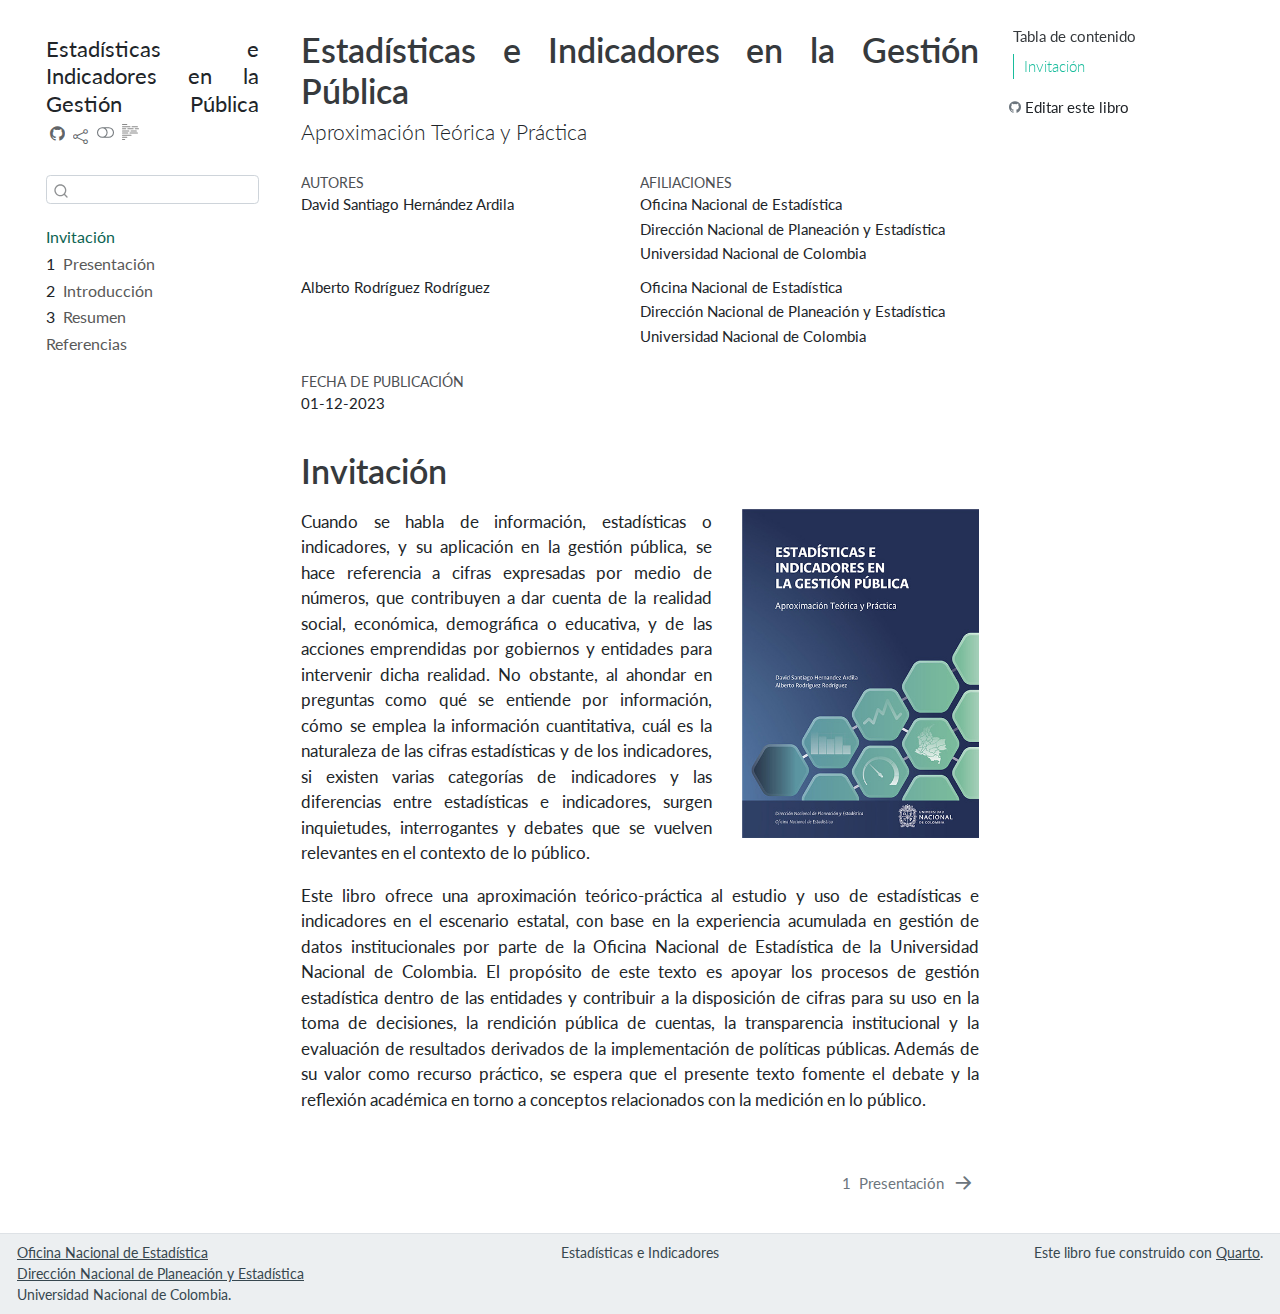
==== docs/index.html @ 3b83135b "carga código google" ====
<!DOCTYPE html>
<html xmlns="http://www.w3.org/1999/xhtml" lang="en" xml:lang="en"><head>

<meta charset="utf-8">
<meta name="generator" content="quarto-1.3.450">

<meta name="viewport" content="width=device-width, initial-scale=1.0, user-scalable=yes">

<meta name="author" content="David Santiago Hernández Ardila">
<meta name="author" content="Alberto Rodríguez Rodríguez">

<title>Estadísticas e Indicadores en la Gestión Pública</title>
<style>
code{white-space: pre-wrap;}
span.smallcaps{font-variant: small-caps;}
div.columns{display: flex; gap: min(4vw, 1.5em);}
div.column{flex: auto; overflow-x: auto;}
div.hanging-indent{margin-left: 1.5em; text-indent: -1.5em;}
ul.task-list{list-style: none;}
ul.task-list li input[type="checkbox"] {
  width: 0.8em;
  margin: 0 0.8em 0.2em -1em; /* quarto-specific, see https://github.com/quarto-dev/quarto-cli/issues/4556 */ 
  vertical-align: middle;
}
</style>


<script src="site_libs/quarto-nav/quarto-nav.js"></script>
<script src="site_libs/quarto-nav/headroom.min.js"></script>
<script src="site_libs/clipboard/clipboard.min.js"></script>
<script src="site_libs/quarto-search/autocomplete.umd.js"></script>
<script src="site_libs/quarto-search/fuse.min.js"></script>
<script src="site_libs/quarto-search/quarto-search.js"></script>
<meta name="quarto:offset" content="./">
<link href="./present.html" rel="next">
<script src="site_libs/quarto-html/quarto.js"></script>
<script src="site_libs/quarto-html/popper.min.js"></script>
<script src="site_libs/quarto-html/tippy.umd.min.js"></script>
<script src="site_libs/quarto-html/anchor.min.js"></script>
<link href="site_libs/quarto-html/tippy.css" rel="stylesheet">
<link href="site_libs/quarto-html/quarto-syntax-highlighting.css" rel="stylesheet" class="quarto-color-scheme" id="quarto-text-highlighting-styles">
<link href="site_libs/quarto-html/quarto-syntax-highlighting-dark.css" rel="prefetch" class="quarto-color-scheme quarto-color-alternate" id="quarto-text-highlighting-styles">
<script src="site_libs/bootstrap/bootstrap.min.js"></script>
<link href="site_libs/bootstrap/bootstrap-icons.css" rel="stylesheet">
<link href="site_libs/bootstrap/bootstrap.min.css" rel="stylesheet" class="quarto-color-scheme" id="quarto-bootstrap" data-mode="light">
<link href="site_libs/bootstrap/bootstrap-dark.min.css" rel="prefetch" class="quarto-color-scheme quarto-color-alternate" id="quarto-bootstrap" data-mode="dark">
<script id="quarto-search-options" type="application/json">{
  "location": "sidebar",
  "copy-button": false,
  "collapse-after": 3,
  "panel-placement": "start",
  "type": "textbox",
  "limit": 20,
  "language": {
    "search-no-results-text": "No results",
    "search-matching-documents-text": "matching documents",
    "search-copy-link-title": "Copy link to search",
    "search-hide-matches-text": "Hide additional matches",
    "search-more-match-text": "more match in this document",
    "search-more-matches-text": "more matches in this document",
    "search-clear-button-title": "Clear",
    "search-detached-cancel-button-title": "Cancel",
    "search-submit-button-title": "Submit",
    "search-label": "Search"
  }
}</script>
<script async="" src="https://www.googletagmanager.com/gtag/js?id=G-GX6R5Z755F"></script>

<script type="text/javascript">

window.dataLayer = window.dataLayer || [];
function gtag(){dataLayer.push(arguments);}
gtag('js', new Date());
gtag('config', 'G-GX6R5Z755F', { 'anonymize_ip': true});
</script>


<link rel="stylesheet" href="style.css">
</head>

<body class="nav-sidebar floating">

<div id="quarto-search-results"></div>
  <header id="quarto-header" class="headroom fixed-top">
  <nav class="quarto-secondary-nav">
    <div class="container-fluid d-flex">
      <button type="button" class="quarto-btn-toggle btn" data-bs-toggle="collapse" data-bs-target="#quarto-sidebar,#quarto-sidebar-glass" aria-controls="quarto-sidebar" aria-expanded="false" aria-label="Toggle sidebar navigation" onclick="if (window.quartoToggleHeadroom) { window.quartoToggleHeadroom(); }">
        <i class="bi bi-layout-text-sidebar-reverse"></i>
      </button>
      <nav class="quarto-page-breadcrumbs" aria-label="breadcrumb"><ol class="breadcrumb"><li class="breadcrumb-item"><a href="./index.html">Invitación</a></li></ol></nav>
      <a class="flex-grow-1" role="button" data-bs-toggle="collapse" data-bs-target="#quarto-sidebar,#quarto-sidebar-glass" aria-controls="quarto-sidebar" aria-expanded="false" aria-label="Toggle sidebar navigation" onclick="if (window.quartoToggleHeadroom) { window.quartoToggleHeadroom(); }">      
      </a>
      <button type="button" class="btn quarto-search-button" aria-label="" onclick="window.quartoOpenSearch();">
        <i class="bi bi-search"></i>
      </button>
    </div>
  </nav>
</header>
<!-- content -->
<div id="quarto-content" class="quarto-container page-columns page-rows-contents page-layout-article">
<!-- sidebar -->
  <nav id="quarto-sidebar" class="sidebar collapse collapse-horizontal sidebar-navigation floating overflow-auto">
    <div class="pt-lg-2 mt-2 text-left sidebar-header">
    <div class="sidebar-title mb-0 py-0">
      <a href="./">Estadísticas e Indicadores en la Gestión Pública</a> 
        <div class="sidebar-tools-main tools-wide">
    <a href="https://github.com/estadisticaun/L_Conceptual1" rel="" title="Source Code" class="quarto-navigation-tool px-1" aria-label="Source Code"><i class="bi bi-github"></i></a>
    <div class="dropdown">
      <a href="" title="Share" id="quarto-navigation-tool-dropdown-0" class="quarto-navigation-tool dropdown-toggle px-1" data-bs-toggle="dropdown" aria-expanded="false" aria-label="Share"><i class="bi bi-share"></i></a>
      <ul class="dropdown-menu" aria-labelledby="quarto-navigation-tool-dropdown-0">
          <li>
            <a class="dropdown-item sidebar-tools-main-item" href="https://twitter.com/intent/tweet?url=|url|">
              <i class="bi bi-bi-twitter pe-1"></i>
            Twitter
            </a>
          </li>
          <li>
            <a class="dropdown-item sidebar-tools-main-item" href="https://www.facebook.com/sharer/sharer.php?u=|url|">
              <i class="bi bi-bi-facebook pe-1"></i>
            Facebook
            </a>
          </li>
          <li>
            <a class="dropdown-item sidebar-tools-main-item" href="https://www.linkedin.com/sharing/share-offsite/?url=|url|">
              <i class="bi bi-bi-linkedin pe-1"></i>
            LinkedIn
            </a>
          </li>
      </ul>
    </div>
  <a href="" class="quarto-color-scheme-toggle quarto-navigation-tool  px-1" onclick="window.quartoToggleColorScheme(); return false;" title="Toggle dark mode"><i class="bi"></i></a>
  <a href="" class="quarto-reader-toggle quarto-navigation-tool px-1" onclick="window.quartoToggleReader(); return false;" title="Toggle reader mode">
  <div class="quarto-reader-toggle-btn">
  <i class="bi"></i>
  </div>
</a>
</div>
    </div>
      </div>
        <div class="mt-2 flex-shrink-0 align-items-center">
        <div class="sidebar-search">
        <div id="quarto-search" class="" title="Search"></div>
        </div>
        </div>
    <div class="sidebar-menu-container"> 
    <ul class="list-unstyled mt-1">
        <li class="sidebar-item">
  <div class="sidebar-item-container"> 
  <a href="./index.html" class="sidebar-item-text sidebar-link active">
 <span class="menu-text">Invitación</span></a>
  </div>
</li>
        <li class="sidebar-item">
  <div class="sidebar-item-container"> 
  <a href="./present.html" class="sidebar-item-text sidebar-link">
 <span class="menu-text"><span class="chapter-number">1</span>&nbsp; <span class="chapter-title">Presentación</span></span></a>
  </div>
</li>
        <li class="sidebar-item">
  <div class="sidebar-item-container"> 
  <a href="./intro.html" class="sidebar-item-text sidebar-link">
 <span class="menu-text"><span class="chapter-number">2</span>&nbsp; <span class="chapter-title">Introducción</span></span></a>
  </div>
</li>
        <li class="sidebar-item">
  <div class="sidebar-item-container"> 
  <a href="./summary.html" class="sidebar-item-text sidebar-link">
 <span class="menu-text"><span class="chapter-number">3</span>&nbsp; <span class="chapter-title">Resumen</span></span></a>
  </div>
</li>
        <li class="sidebar-item">
  <div class="sidebar-item-container"> 
  <a href="./references.html" class="sidebar-item-text sidebar-link">
 <span class="menu-text">Referencias</span></a>
  </div>
</li>
    </ul>
    </div>
</nav>
<div id="quarto-sidebar-glass" data-bs-toggle="collapse" data-bs-target="#quarto-sidebar,#quarto-sidebar-glass"></div>
<!-- margin-sidebar -->
    <div id="quarto-margin-sidebar" class="sidebar margin-sidebar">
        <nav id="TOC" role="doc-toc" class="toc-active">
    <h2 id="toc-title">Tabla de contenido</h2>
   
  <ul>
  <li><a href="#invitación" id="toc-invitación" class="nav-link active" data-scroll-target="#invitación">Invitación</a></li>
  </ul>
<div class="toc-actions"><div><i class="bi bi-github"></i></div><div class="action-links"><p><a href="https://github.com/estadisticaun/L_Conceptual1/edit/master/index.qmd" class="toc-action">Editar este libro</a></p></div></div></nav>
    </div>
<!-- main -->
<main class="content" id="quarto-document-content">

<header id="title-block-header" class="quarto-title-block default">
<div class="quarto-title">
<h1 class="title">Estadísticas e Indicadores en la Gestión Pública</h1>
<p class="subtitle lead">Aproximación Teórica y Práctica</p>
</div>


<div class="quarto-title-meta-author">
  <div class="quarto-title-meta-heading">Autores</div>
  <div class="quarto-title-meta-heading">Afiliaciones</div>
  
    <div class="quarto-title-meta-contents">
    <p class="author">David Santiago Hernández Ardila </p>
  </div>
    <div class="quarto-title-meta-contents">
        <p class="affiliation">
            Oficina Nacional de Estadística
          </p>
        <p class="affiliation">
            Dirección Nacional de Planeación y Estadística
          </p>
        <p class="affiliation">
            Universidad Nacional de Colombia
          </p>
      </div>
      <div class="quarto-title-meta-contents">
    <p class="author">Alberto Rodríguez Rodríguez </p>
  </div>
    <div class="quarto-title-meta-contents">
        <p class="affiliation">
            Oficina Nacional de Estadística
          </p>
        <p class="affiliation">
            Dirección Nacional de Planeación y Estadística
          </p>
        <p class="affiliation">
            Universidad Nacional de Colombia
          </p>
      </div>
    </div>

<div class="quarto-title-meta">

      
    <div>
    <div class="quarto-title-meta-heading">Fecha de publicación</div>
    <div class="quarto-title-meta-contents">
      <p class="date">01-12-2023</p>
    </div>
  </div>
  
    
  </div>
  

</header>


<section id="invitación" class="level1 unnumbered">
<h1 class="unnumbered">Invitación</h1><p><img src="Imagenes/portada.jpg" title="Estadísticas e Indicadores en la Gestión Pública" class="quarto-cover-image img-fluid"></p>
<p>Cuando se habla de información, estadísticas o indicadores, y su aplicación en la gestión pública, se hace referencia a cifras expresadas por medio de números, que contribuyen a dar cuenta de la realidad social, económica, demográfica o educativa, y de las acciones emprendidas por gobiernos y entidades para intervenir dicha realidad. No obstante, al ahondar en preguntas como qué se entiende por información, cómo se emplea la información cuantitativa, cuál es la naturaleza de las cifras estadísticas y de los indicadores, si existen varias categorías de indicadores y las diferencias entre estadísticas e indicadores, surgen inquietudes, interrogantes y debates que se vuelven relevantes en el contexto de lo público.</p>
<p>Este libro ofrece una aproximación teórico-práctica al estudio y uso de estadísticas e indicadores en el escenario estatal, con base en la experiencia acumulada en gestión de datos institucionales por parte de la Oficina Nacional de Estadística de la Universidad Nacional de Colombia. El propósito de este texto es apoyar los procesos de gestión estadística dentro de las entidades y contribuir a la disposición de cifras para su uso en la toma de decisiones, la rendición pública de cuentas, la transparencia institucional y la evaluación de resultados derivados de la implementación de políticas públicas. Además de su valor como recurso práctico, se espera que el presente texto fomente el debate y la reflexión académica en torno a conceptos relacionados con la medición en lo público.</p>


</section>

</main> <!-- /main -->
<script id="quarto-html-after-body" type="application/javascript">
window.document.addEventListener("DOMContentLoaded", function (event) {
  const toggleBodyColorMode = (bsSheetEl) => {
    const mode = bsSheetEl.getAttribute("data-mode");
    const bodyEl = window.document.querySelector("body");
    if (mode === "dark") {
      bodyEl.classList.add("quarto-dark");
      bodyEl.classList.remove("quarto-light");
    } else {
      bodyEl.classList.add("quarto-light");
      bodyEl.classList.remove("quarto-dark");
    }
  }
  const toggleBodyColorPrimary = () => {
    const bsSheetEl = window.document.querySelector("link#quarto-bootstrap");
    if (bsSheetEl) {
      toggleBodyColorMode(bsSheetEl);
    }
  }
  toggleBodyColorPrimary();  
  const disableStylesheet = (stylesheets) => {
    for (let i=0; i < stylesheets.length; i++) {
      const stylesheet = stylesheets[i];
      stylesheet.rel = 'prefetch';
    }
  }
  const enableStylesheet = (stylesheets) => {
    for (let i=0; i < stylesheets.length; i++) {
      const stylesheet = stylesheets[i];
      stylesheet.rel = 'stylesheet';
    }
  }
  const manageTransitions = (selector, allowTransitions) => {
    const els = window.document.querySelectorAll(selector);
    for (let i=0; i < els.length; i++) {
      const el = els[i];
      if (allowTransitions) {
        el.classList.remove('notransition');
      } else {
        el.classList.add('notransition');
      }
    }
  }
  const toggleColorMode = (alternate) => {
    // Switch the stylesheets
    const alternateStylesheets = window.document.querySelectorAll('link.quarto-color-scheme.quarto-color-alternate');
    manageTransitions('#quarto-margin-sidebar .nav-link', false);
    if (alternate) {
      enableStylesheet(alternateStylesheets);
      for (const sheetNode of alternateStylesheets) {
        if (sheetNode.id === "quarto-bootstrap") {
          toggleBodyColorMode(sheetNode);
        }
      }
    } else {
      disableStylesheet(alternateStylesheets);
      toggleBodyColorPrimary();
    }
    manageTransitions('#quarto-margin-sidebar .nav-link', true);
    // Switch the toggles
    const toggles = window.document.querySelectorAll('.quarto-color-scheme-toggle');
    for (let i=0; i < toggles.length; i++) {
      const toggle = toggles[i];
      if (toggle) {
        if (alternate) {
          toggle.classList.add("alternate");     
        } else {
          toggle.classList.remove("alternate");
        }
      }
    }
    // Hack to workaround the fact that safari doesn't
    // properly recolor the scrollbar when toggling (#1455)
    if (navigator.userAgent.indexOf('Safari') > 0 && navigator.userAgent.indexOf('Chrome') == -1) {
      manageTransitions("body", false);
      window.scrollTo(0, 1);
      setTimeout(() => {
        window.scrollTo(0, 0);
        manageTransitions("body", true);
      }, 40);  
    }
  }
  const isFileUrl = () => { 
    return window.location.protocol === 'file:';
  }
  const hasAlternateSentinel = () => {  
    let styleSentinel = getColorSchemeSentinel();
    if (styleSentinel !== null) {
      return styleSentinel === "alternate";
    } else {
      return false;
    }
  }
  const setStyleSentinel = (alternate) => {
    const value = alternate ? "alternate" : "default";
    if (!isFileUrl()) {
      window.localStorage.setItem("quarto-color-scheme", value);
    } else {
      localAlternateSentinel = value;
    }
  }
  const getColorSchemeSentinel = () => {
    if (!isFileUrl()) {
      const storageValue = window.localStorage.getItem("quarto-color-scheme");
      return storageValue != null ? storageValue : localAlternateSentinel;
    } else {
      return localAlternateSentinel;
    }
  }
  let localAlternateSentinel = 'default';
  // Dark / light mode switch
  window.quartoToggleColorScheme = () => {
    // Read the current dark / light value 
    let toAlternate = !hasAlternateSentinel();
    toggleColorMode(toAlternate);
    setStyleSentinel(toAlternate);
  };
  // Ensure there is a toggle, if there isn't float one in the top right
  if (window.document.querySelector('.quarto-color-scheme-toggle') === null) {
    const a = window.document.createElement('a');
    a.classList.add('top-right');
    a.classList.add('quarto-color-scheme-toggle');
    a.href = "";
    a.onclick = function() { try { window.quartoToggleColorScheme(); } catch {} return false; };
    const i = window.document.createElement("i");
    i.classList.add('bi');
    a.appendChild(i);
    window.document.body.appendChild(a);
  }
  // Switch to dark mode if need be
  if (hasAlternateSentinel()) {
    toggleColorMode(true);
  } else {
    toggleColorMode(false);
  }
  const icon = "";
  const anchorJS = new window.AnchorJS();
  anchorJS.options = {
    placement: 'right',
    icon: icon
  };
  anchorJS.add('.anchored');
  const isCodeAnnotation = (el) => {
    for (const clz of el.classList) {
      if (clz.startsWith('code-annotation-')) {                     
        return true;
      }
    }
    return false;
  }
  const clipboard = new window.ClipboardJS('.code-copy-button', {
    text: function(trigger) {
      const codeEl = trigger.previousElementSibling.cloneNode(true);
      for (const childEl of codeEl.children) {
        if (isCodeAnnotation(childEl)) {
          childEl.remove();
        }
      }
      return codeEl.innerText;
    }
  });
  clipboard.on('success', function(e) {
    // button target
    const button = e.trigger;
    // don't keep focus
    button.blur();
    // flash "checked"
    button.classList.add('code-copy-button-checked');
    var currentTitle = button.getAttribute("title");
    button.setAttribute("title", "Copied!");
    let tooltip;
    if (window.bootstrap) {
      button.setAttribute("data-bs-toggle", "tooltip");
      button.setAttribute("data-bs-placement", "left");
      button.setAttribute("data-bs-title", "Copied!");
      tooltip = new bootstrap.Tooltip(button, 
        { trigger: "manual", 
          customClass: "code-copy-button-tooltip",
          offset: [0, -8]});
      tooltip.show();    
    }
    setTimeout(function() {
      if (tooltip) {
        tooltip.hide();
        button.removeAttribute("data-bs-title");
        button.removeAttribute("data-bs-toggle");
        button.removeAttribute("data-bs-placement");
      }
      button.setAttribute("title", currentTitle);
      button.classList.remove('code-copy-button-checked');
    }, 1000);
    // clear code selection
    e.clearSelection();
  });
  function tippyHover(el, contentFn) {
    const config = {
      allowHTML: true,
      content: contentFn,
      maxWidth: 500,
      delay: 100,
      arrow: false,
      appendTo: function(el) {
          return el.parentElement;
      },
      interactive: true,
      interactiveBorder: 10,
      theme: 'quarto',
      placement: 'bottom-start'
    };
    window.tippy(el, config); 
  }
  const noterefs = window.document.querySelectorAll('a[role="doc-noteref"]');
  for (var i=0; i<noterefs.length; i++) {
    const ref = noterefs[i];
    tippyHover(ref, function() {
      // use id or data attribute instead here
      let href = ref.getAttribute('data-footnote-href') || ref.getAttribute('href');
      try { href = new URL(href).hash; } catch {}
      const id = href.replace(/^#\/?/, "");
      const note = window.document.getElementById(id);
      return note.innerHTML;
    });
  }
      let selectedAnnoteEl;
      const selectorForAnnotation = ( cell, annotation) => {
        let cellAttr = 'data-code-cell="' + cell + '"';
        let lineAttr = 'data-code-annotation="' +  annotation + '"';
        const selector = 'span[' + cellAttr + '][' + lineAttr + ']';
        return selector;
      }
      const selectCodeLines = (annoteEl) => {
        const doc = window.document;
        const targetCell = annoteEl.getAttribute("data-target-cell");
        const targetAnnotation = annoteEl.getAttribute("data-target-annotation");
        const annoteSpan = window.document.querySelector(selectorForAnnotation(targetCell, targetAnnotation));
        const lines = annoteSpan.getAttribute("data-code-lines").split(",");
        const lineIds = lines.map((line) => {
          return targetCell + "-" + line;
        })
        let top = null;
        let height = null;
        let parent = null;
        if (lineIds.length > 0) {
            //compute the position of the single el (top and bottom and make a div)
            const el = window.document.getElementById(lineIds[0]);
            top = el.offsetTop;
            height = el.offsetHeight;
            parent = el.parentElement.parentElement;
          if (lineIds.length > 1) {
            const lastEl = window.document.getElementById(lineIds[lineIds.length - 1]);
            const bottom = lastEl.offsetTop + lastEl.offsetHeight;
            height = bottom - top;
          }
          if (top !== null && height !== null && parent !== null) {
            // cook up a div (if necessary) and position it 
            let div = window.document.getElementById("code-annotation-line-highlight");
            if (div === null) {
              div = window.document.createElement("div");
              div.setAttribute("id", "code-annotation-line-highlight");
              div.style.position = 'absolute';
              parent.appendChild(div);
            }
            div.style.top = top - 2 + "px";
            div.style.height = height + 4 + "px";
            let gutterDiv = window.document.getElementById("code-annotation-line-highlight-gutter");
            if (gutterDiv === null) {
              gutterDiv = window.document.createElement("div");
              gutterDiv.setAttribute("id", "code-annotation-line-highlight-gutter");
              gutterDiv.style.position = 'absolute';
              const codeCell = window.document.getElementById(targetCell);
              const gutter = codeCell.querySelector('.code-annotation-gutter');
              gutter.appendChild(gutterDiv);
            }
            gutterDiv.style.top = top - 2 + "px";
            gutterDiv.style.height = height + 4 + "px";
          }
          selectedAnnoteEl = annoteEl;
        }
      };
      const unselectCodeLines = () => {
        const elementsIds = ["code-annotation-line-highlight", "code-annotation-line-highlight-gutter"];
        elementsIds.forEach((elId) => {
          const div = window.document.getElementById(elId);
          if (div) {
            div.remove();
          }
        });
        selectedAnnoteEl = undefined;
      };
      // Attach click handler to the DT
      const annoteDls = window.document.querySelectorAll('dt[data-target-cell]');
      for (const annoteDlNode of annoteDls) {
        annoteDlNode.addEventListener('click', (event) => {
          const clickedEl = event.target;
          if (clickedEl !== selectedAnnoteEl) {
            unselectCodeLines();
            const activeEl = window.document.querySelector('dt[data-target-cell].code-annotation-active');
            if (activeEl) {
              activeEl.classList.remove('code-annotation-active');
            }
            selectCodeLines(clickedEl);
            clickedEl.classList.add('code-annotation-active');
          } else {
            // Unselect the line
            unselectCodeLines();
            clickedEl.classList.remove('code-annotation-active');
          }
        });
      }
  const findCites = (el) => {
    const parentEl = el.parentElement;
    if (parentEl) {
      const cites = parentEl.dataset.cites;
      if (cites) {
        return {
          el,
          cites: cites.split(' ')
        };
      } else {
        return findCites(el.parentElement)
      }
    } else {
      return undefined;
    }
  };
  var bibliorefs = window.document.querySelectorAll('a[role="doc-biblioref"]');
  for (var i=0; i<bibliorefs.length; i++) {
    const ref = bibliorefs[i];
    const citeInfo = findCites(ref);
    if (citeInfo) {
      tippyHover(citeInfo.el, function() {
        var popup = window.document.createElement('div');
        citeInfo.cites.forEach(function(cite) {
          var citeDiv = window.document.createElement('div');
          citeDiv.classList.add('hanging-indent');
          citeDiv.classList.add('csl-entry');
          var biblioDiv = window.document.getElementById('ref-' + cite);
          if (biblioDiv) {
            citeDiv.innerHTML = biblioDiv.innerHTML;
          }
          popup.appendChild(citeDiv);
        });
        return popup.innerHTML;
      });
    }
  }
});
</script>
<nav class="page-navigation">
  <div class="nav-page nav-page-previous">
  </div>
  <div class="nav-page nav-page-next">
      <a href="./present.html" class="pagination-link">
        <span class="nav-page-text"><span class="chapter-number">1</span>&nbsp; <span class="chapter-title">Presentación</span></span> <i class="bi bi-arrow-right-short"></i>
      </a>
  </div>
</nav>
</div> <!-- /content -->
<footer class="footer">
  <div class="nav-footer">
    <div class="nav-footer-left"><a href="https://estadisticas.unal.edu.co/home/">Oficina Nacional de Estadística</a><br><a href="https://planeacion.unal.edu.co/home/">Dirección Nacional de Planeación y Estadística</a><br>Universidad Nacional de Colombia.</div>   
    <div class="nav-footer-center">Estadísticas e Indicadores</div>
    <div class="nav-footer-right">Este libro fue construido con <a href="https://quarto.org/">Quarto</a>.</div>
  </div>
</footer>



</body></html>
---- docs/site_libs/quarto-html/tippy.css ----
.tippy-box[data-animation=fade][data-state=hidden]{opacity:0}[data-tippy-root]{max-width:calc(100vw - 10px)}.tippy-box{position:relative;background-color:#333;color:#fff;border-radius:4px;font-size:14px;line-height:1.4;white-space:normal;outline:0;transition-property:transform,visibility,opacity}.tippy-box[data-placement^=top]>.tippy-arrow{bottom:0}.tippy-box[data-placement^=top]>.tippy-arrow:before{bottom:-7px;left:0;border-width:8px 8px 0;border-top-color:initial;transform-origin:center top}.tippy-box[data-placement^=bottom]>.tippy-arrow{top:0}.tippy-box[data-placement^=bottom]>.tippy-arrow:before{top:-7px;left:0;border-width:0 8px 8px;border-bottom-color:initial;transform-origin:center bottom}.tippy-box[data-placement^=left]>.tippy-arrow{right:0}.tippy-box[data-placement^=left]>.tippy-arrow:before{border-width:8px 0 8px 8px;border-left-color:initial;right:-7px;transform-origin:center left}.tippy-box[data-placement^=right]>.tippy-arrow{left:0}.tippy-box[data-placement^=right]>.tippy-arrow:before{left:-7px;border-width:8px 8px 8px 0;border-right-color:initial;transform-origin:center right}.tippy-box[data-inertia][data-state=visible]{transition-timing-function:cubic-bezier(.54,1.5,.38,1.11)}.tippy-arrow{width:16px;height:16px;color:#333}.tippy-arrow:before{content:"";position:absolute;border-color:transparent;border-style:solid}.tippy-content{position:relative;padding:5px 9px;z-index:1}
---- docs/site_libs/quarto-html/quarto-syntax-highlighting.css ----
/* quarto syntax highlight colors */
:root {
  --quarto-hl-ot-color: #003B4F;
  --quarto-hl-at-color: #657422;
  --quarto-hl-ss-color: #20794D;
  --quarto-hl-an-color: #5E5E5E;
  --quarto-hl-fu-color: #4758AB;
  --quarto-hl-st-color: #20794D;
  --quarto-hl-cf-color: #003B4F;
  --quarto-hl-op-color: #5E5E5E;
  --quarto-hl-er-color: #AD0000;
  --quarto-hl-bn-color: #AD0000;
  --quarto-hl-al-color: #AD0000;
  --quarto-hl-va-color: #111111;
  --quarto-hl-bu-color: inherit;
  --quarto-hl-ex-color: inherit;
  --quarto-hl-pp-color: #AD0000;
  --quarto-hl-in-color: #5E5E5E;
  --quarto-hl-vs-color: #20794D;
  --quarto-hl-wa-color: #5E5E5E;
  --quarto-hl-do-color: #5E5E5E;
  --quarto-hl-im-color: #00769E;
  --quarto-hl-ch-color: #20794D;
  --quarto-hl-dt-color: #AD0000;
  --quarto-hl-fl-color: #AD0000;
  --quarto-hl-co-color: #5E5E5E;
  --quarto-hl-cv-color: #5E5E5E;
  --quarto-hl-cn-color: #8f5902;
  --quarto-hl-sc-color: #5E5E5E;
  --quarto-hl-dv-color: #AD0000;
  --quarto-hl-kw-color: #003B4F;
}

/* other quarto variables */
:root {
  --quarto-font-monospace: SFMono-Regular, Menlo, Monaco, Consolas, "Liberation Mono", "Courier New", monospace;
}

pre > code.sourceCode > span {
  color: #003B4F;
}

code span {
  color: #003B4F;
}

code.sourceCode > span {
  color: #003B4F;
}

div.sourceCode,
div.sourceCode pre.sourceCode {
  color: #003B4F;
}

code span.ot {
  color: #003B4F;
  font-style: inherit;
}

code span.at {
  color: #657422;
  font-style: inherit;
}

code span.ss {
  color: #20794D;
  font-style: inherit;
}

code span.an {
  color: #5E5E5E;
  font-style: inherit;
}

code span.fu {
  color: #4758AB;
  font-style: inherit;
}

code span.st {
  color: #20794D;
  font-style: inherit;
}

code span.cf {
  color: #003B4F;
  font-style: inherit;
}

code span.op {
  color: #5E5E5E;
  font-style: inherit;
}

code span.er {
  color: #AD0000;
  font-style: inherit;
}

code span.bn {
  color: #AD0000;
  font-style: inherit;
}

code span.al {
  color: #AD0000;
  font-style: inherit;
}

code span.va {
  color: #111111;
  font-style: inherit;
}

code span.bu {
  font-style: inherit;
}

code span.ex {
  font-style: inherit;
}

code span.pp {
  color: #AD0000;
  font-style: inherit;
}

code span.in {
  color: #5E5E5E;
  font-style: inherit;
}

code span.vs {
  color: #20794D;
  font-style: inherit;
}

code span.wa {
  color: #5E5E5E;
  font-style: italic;
}

code span.do {
  color: #5E5E5E;
  font-style: italic;
}

code span.im {
  color: #00769E;
  font-style: inherit;
}

code span.ch {
  color: #20794D;
  font-style: inherit;
}

code span.dt {
  color: #AD0000;
  font-style: inherit;
}

code span.fl {
  color: #AD0000;
  font-style: inherit;
}

code span.co {
  color: #5E5E5E;
  font-style: inherit;
}

code span.cv {
  color: #5E5E5E;
  font-style: italic;
}

code span.cn {
  color: #8f5902;
  font-style: inherit;
}

code span.sc {
  color: #5E5E5E;
  font-style: inherit;
}

code span.dv {
  color: #AD0000;
  font-style: inherit;
}

code span.kw {
  color: #003B4F;
  font-style: inherit;
}

.prevent-inlining {
  content: "</";
}

/*# sourceMappingURL=debc5d5d77c3f9108843748ff7464032.css.map */
---- docs/site_libs/quarto-html/quarto-syntax-highlighting-dark.css ----
/* quarto syntax highlight colors */
:root {
  --quarto-hl-al-color: #f07178;
  --quarto-hl-an-color: #d4d0ab;
  --quarto-hl-at-color: #00e0e0;
  --quarto-hl-bn-color: #d4d0ab;
  --quarto-hl-bu-color: #abe338;
  --quarto-hl-ch-color: #abe338;
  --quarto-hl-co-color: #f8f8f2;
  --quarto-hl-cv-color: #ffd700;
  --quarto-hl-cn-color: #ffd700;
  --quarto-hl-cf-color: #ffa07a;
  --quarto-hl-dt-color: #ffa07a;
  --quarto-hl-dv-color: #d4d0ab;
  --quarto-hl-do-color: #f8f8f2;
  --quarto-hl-er-color: #f07178;
  --quarto-hl-ex-color: #00e0e0;
  --quarto-hl-fl-color: #d4d0ab;
  --quarto-hl-fu-color: #ffa07a;
  --quarto-hl-im-color: #abe338;
  --quarto-hl-in-color: #d4d0ab;
  --quarto-hl-kw-color: #ffa07a;
  --quarto-hl-op-color: #ffa07a;
  --quarto-hl-ot-color: #00e0e0;
  --quarto-hl-pp-color: #dcc6e0;
  --quarto-hl-re-color: #00e0e0;
  --quarto-hl-sc-color: #abe338;
  --quarto-hl-ss-color: #abe338;
  --quarto-hl-st-color: #abe338;
  --quarto-hl-va-color: #00e0e0;
  --quarto-hl-vs-color: #abe338;
  --quarto-hl-wa-color: #dcc6e0;
}

/* other quarto variables */
:root {
  --quarto-font-monospace: SFMono-Regular, Menlo, Monaco, Consolas, "Liberation Mono", "Courier New", monospace;
}

code span.al {
  background-color: #2a0f15;
  font-weight: bold;
  color: #f07178;
}

code span.an {
  color: #d4d0ab;
}

code span.at {
  color: #00e0e0;
}

code span.bn {
  color: #d4d0ab;
}

code span.bu {
  color: #abe338;
}

code span.ch {
  color: #abe338;
}

code span.co {
  font-style: italic;
  color: #f8f8f2;
}

code span.cv {
  color: #ffd700;
}

code span.cn {
  color: #ffd700;
}

code span.cf {
  font-weight: bold;
  color: #ffa07a;
}

code span.dt {
  color: #ffa07a;
}

code span.dv {
  color: #d4d0ab;
}

code span.do {
  color: #f8f8f2;
}

code span.er {
  color: #f07178;
  text-decoration: underline;
}

code span.ex {
  font-weight: bold;
  color: #00e0e0;
}

code span.fl {
  color: #d4d0ab;
}

code span.fu {
  color: #ffa07a;
}

code span.im {
  color: #abe338;
}

code span.in {
  color: #d4d0ab;
}

code span.kw {
  font-weight: bold;
  color: #ffa07a;
}

pre > code.sourceCode > span {
  color: #f8f8f2;
}

code span {
  color: #f8f8f2;
}

code.sourceCode > span {
  color: #f8f8f2;
}

div.sourceCode,
div.sourceCode pre.sourceCode {
  color: #f8f8f2;
}

code span.op {
  color: #ffa07a;
}

code span.ot {
  color: #00e0e0;
}

code span.pp {
  color: #dcc6e0;
}

code span.re {
  background-color: #f8f8f2;
  color: #00e0e0;
}

code span.sc {
  color: #abe338;
}

code span.ss {
  color: #abe338;
}

code span.st {
  color: #abe338;
}

code span.va {
  color: #00e0e0;
}

code span.vs {
  color: #abe338;
}

code span.wa {
  color: #dcc6e0;
}

.prevent-inlining {
  content: "</";
}

/*# sourceMappingURL=935a306eefa94366c21e1a970dddb765.css.map */
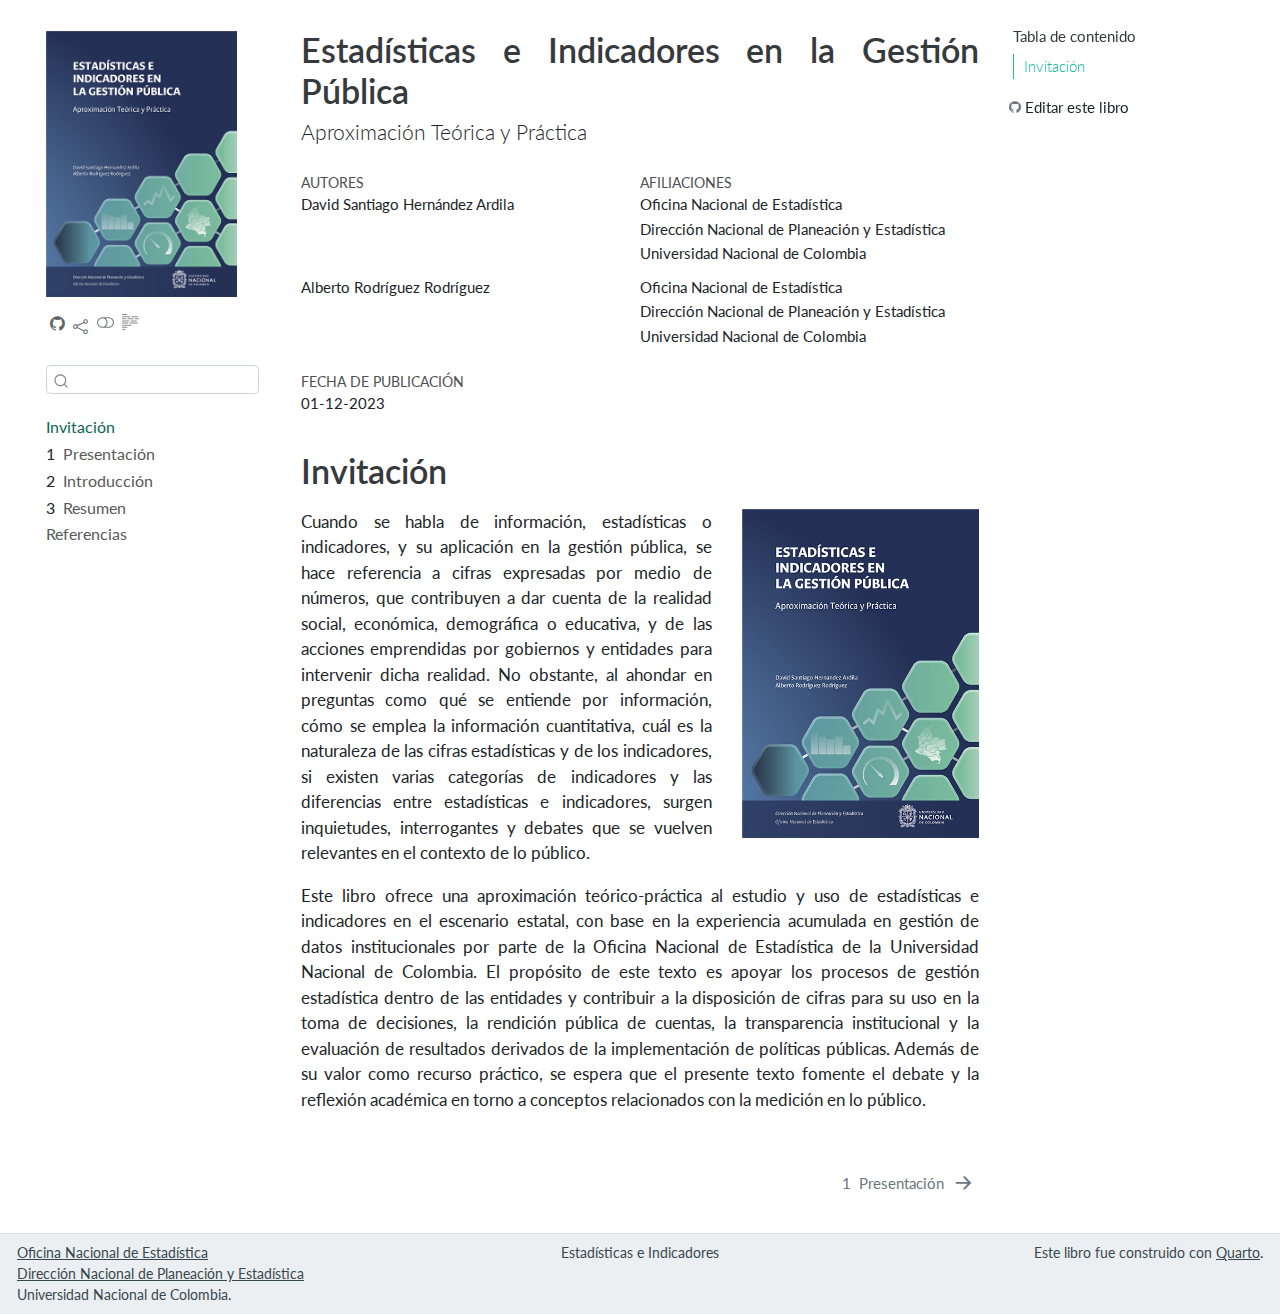
==== commit 24a5a3c4: "ajuste texto barra lateral" ====
--- a/docs/index.html
+++ b/docs/index.html
@@ -100,9 +100,12 @@
 <div id="quarto-content" class="quarto-container page-columns page-rows-contents page-layout-article">
 <!-- sidebar -->
   <nav id="quarto-sidebar" class="sidebar collapse collapse-horizontal sidebar-navigation floating overflow-auto">
-    <div class="pt-lg-2 mt-2 text-left sidebar-header">
+    <div class="pt-lg-2 mt-2 text-left sidebar-header sidebar-header-stacked">
+      <a href="./index.html" class="sidebar-logo-link">
+      <img src="./Imagenes/portada.jpg" alt="" class="sidebar-logo py-0 d-lg-inline d-none">
+      </a>
     <div class="sidebar-title mb-0 py-0">
-      <a href="./">Estadísticas e Indicadores en la Gestión Pública</a> 
+      <a href="./"></a> 
         <div class="sidebar-tools-main tools-wide">
     <a href="https://github.com/estadisticaun/L_Conceptual1" rel="" title="Source Code" class="quarto-navigation-tool px-1" aria-label="Source Code"><i class="bi bi-github"></i></a>
     <div class="dropdown">
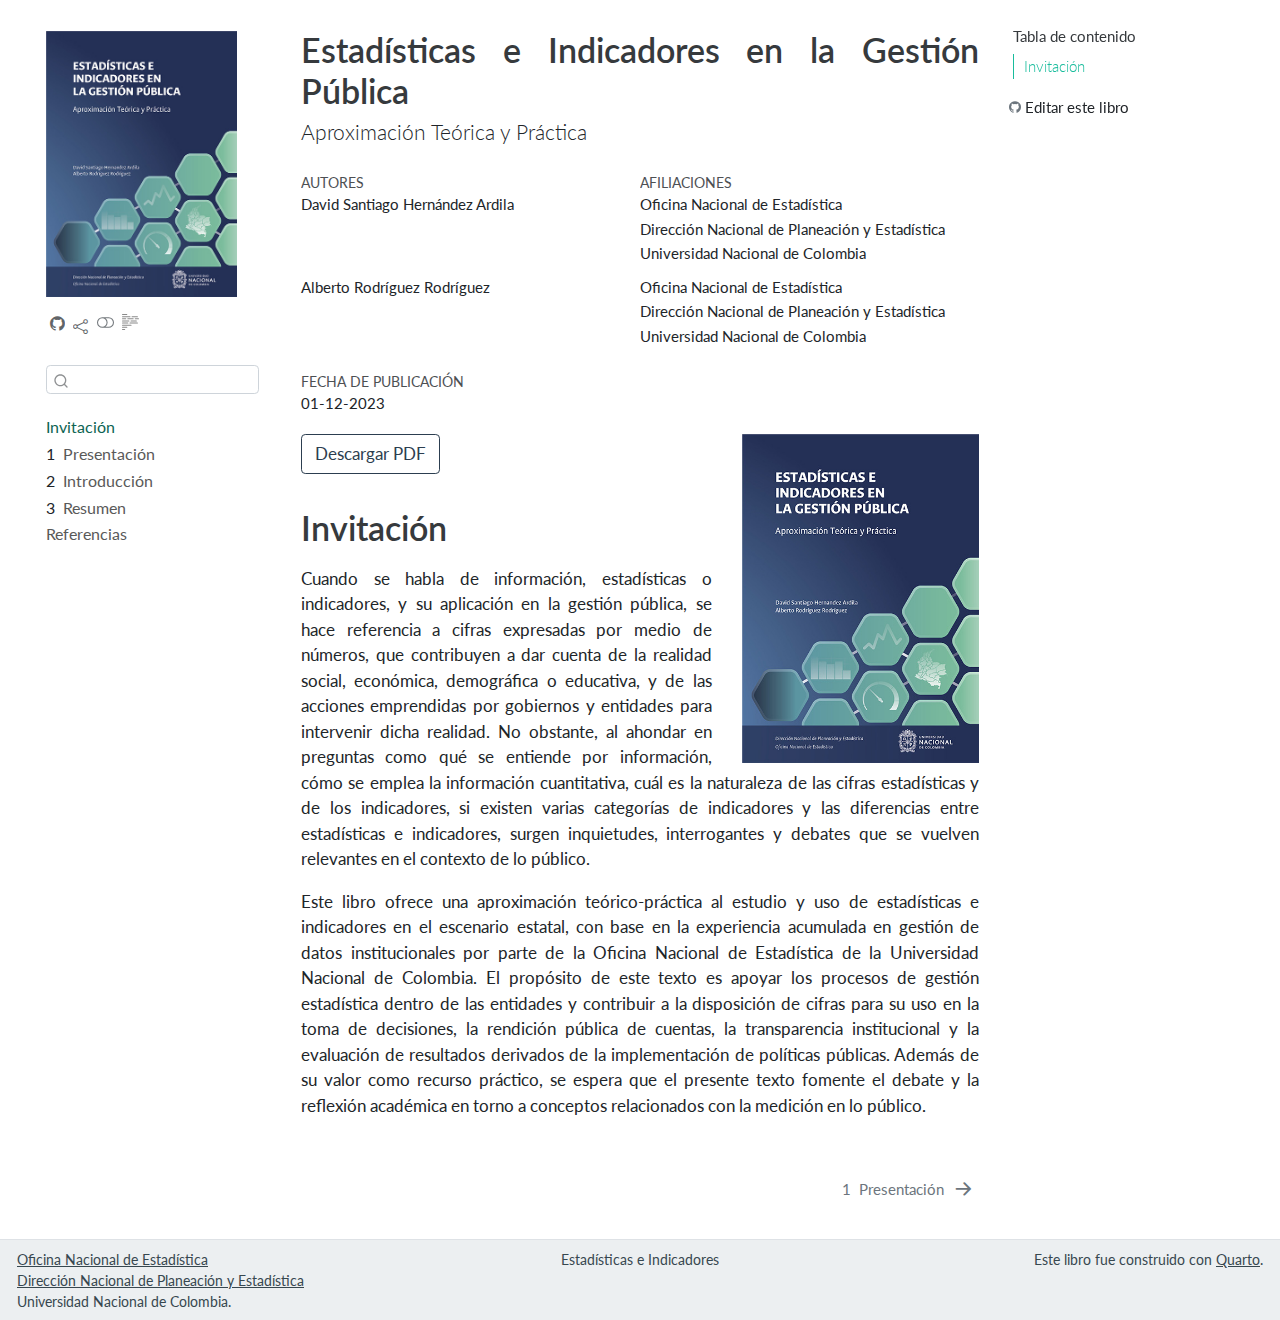
==== commit d278e8b3: "crear boton de descarga" ====
--- a/docs/index.html
+++ b/docs/index.html
@@ -251,9 +251,10 @@
 
 </header>
 
-
+<p><img src="Imagenes/portada.jpg" title="Estadísticas e Indicadores en la Gestión Pública" class="quarto-cover-image img-fluid"></p>
+<p><a href="http://estadisticas.unal.edu.co/home/" target="_blank"> <button type="button" class="btn btn-outline-primary">Descargar PDF</button> </a></p>
 <section id="invitación" class="level1 unnumbered">
-<h1 class="unnumbered">Invitación</h1><p><img src="Imagenes/portada.jpg" title="Estadísticas e Indicadores en la Gestión Pública" class="quarto-cover-image img-fluid"></p>
+<h1 class="unnumbered">Invitación</h1>
 <p>Cuando se habla de información, estadísticas o indicadores, y su aplicación en la gestión pública, se hace referencia a cifras expresadas por medio de números, que contribuyen a dar cuenta de la realidad social, económica, demográfica o educativa, y de las acciones emprendidas por gobiernos y entidades para intervenir dicha realidad. No obstante, al ahondar en preguntas como qué se entiende por información, cómo se emplea la información cuantitativa, cuál es la naturaleza de las cifras estadísticas y de los indicadores, si existen varias categorías de indicadores y las diferencias entre estadísticas e indicadores, surgen inquietudes, interrogantes y debates que se vuelven relevantes en el contexto de lo público.</p>
 <p>Este libro ofrece una aproximación teórico-práctica al estudio y uso de estadísticas e indicadores en el escenario estatal, con base en la experiencia acumulada en gestión de datos institucionales por parte de la Oficina Nacional de Estadística de la Universidad Nacional de Colombia. El propósito de este texto es apoyar los procesos de gestión estadística dentro de las entidades y contribuir a la disposición de cifras para su uso en la toma de decisiones, la rendición pública de cuentas, la transparencia institucional y la evaluación de resultados derivados de la implementación de políticas públicas. Además de su valor como recurso práctico, se espera que el presente texto fomente el debate y la reflexión académica en torno a conceptos relacionados con la medición en lo público.</p>
 
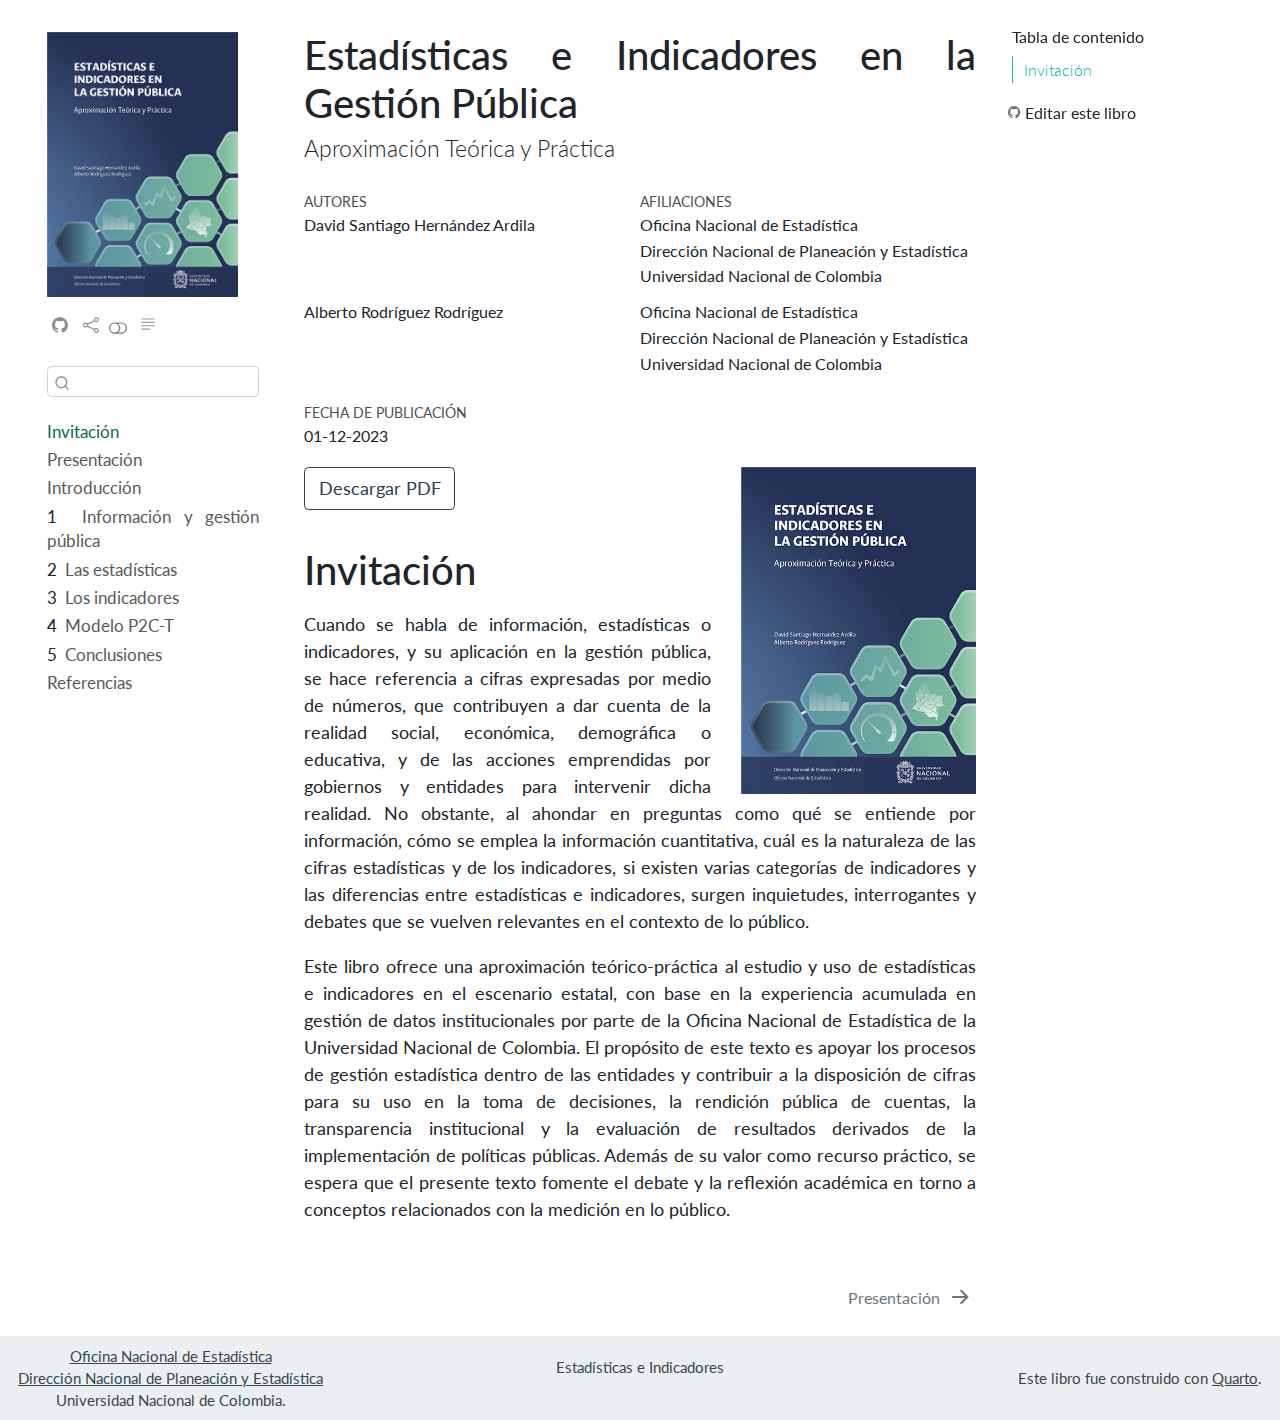
==== commit b8025005: "Cap 1 y pdf corregido" ====
--- a/docs/index.html
+++ b/docs/index.html
@@ -2,7 +2,7 @@
 <html xmlns="http://www.w3.org/1999/xhtml" lang="en" xml:lang="en"><head>
 
 <meta charset="utf-8">
-<meta name="generator" content="quarto-1.3.450">
+<meta name="generator" content="quarto-1.2.335">
 
 <meta name="viewport" content="width=device-width, initial-scale=1.0, user-scalable=yes">
 
@@ -19,7 +19,7 @@
 ul.task-list{list-style: none;}
 ul.task-list li input[type="checkbox"] {
   width: 0.8em;
-  margin: 0 0.8em 0.2em -1em; /* quarto-specific, see https://github.com/quarto-dev/quarto-cli/issues/4556 */ 
+  margin: 0 0.8em 0.2em -1.6em;
   vertical-align: middle;
 }
 </style>
@@ -32,7 +32,7 @@
 <script src="site_libs/quarto-search/fuse.min.js"></script>
 <script src="site_libs/quarto-search/quarto-search.js"></script>
 <meta name="quarto:offset" content="./">
-<link href="./present.html" rel="next">
+<link href="./presentacion.html" rel="next">
 <script src="site_libs/quarto-html/quarto.js"></script>
 <script src="site_libs/quarto-html/popper.min.js"></script>
 <script src="site_libs/quarto-html/tippy.umd.min.js"></script>
@@ -60,8 +60,7 @@
     "search-more-matches-text": "more matches in this document",
     "search-clear-button-title": "Clear",
     "search-detached-cancel-button-title": "Cancel",
-    "search-submit-button-title": "Submit",
-    "search-label": "Search"
+    "search-submit-button-title": "Submit"
   }
 }</script>
 <script async="" src="https://www.googletagmanager.com/gtag/js?id=G-GX6R5Z755F"></script>
@@ -82,16 +81,11 @@
 
 <div id="quarto-search-results"></div>
   <header id="quarto-header" class="headroom fixed-top">
-  <nav class="quarto-secondary-nav">
-    <div class="container-fluid d-flex">
-      <button type="button" class="quarto-btn-toggle btn" data-bs-toggle="collapse" data-bs-target="#quarto-sidebar,#quarto-sidebar-glass" aria-controls="quarto-sidebar" aria-expanded="false" aria-label="Toggle sidebar navigation" onclick="if (window.quartoToggleHeadroom) { window.quartoToggleHeadroom(); }">
-        <i class="bi bi-layout-text-sidebar-reverse"></i>
-      </button>
-      <nav class="quarto-page-breadcrumbs" aria-label="breadcrumb"><ol class="breadcrumb"><li class="breadcrumb-item"><a href="./index.html">Invitación</a></li></ol></nav>
-      <a class="flex-grow-1" role="button" data-bs-toggle="collapse" data-bs-target="#quarto-sidebar,#quarto-sidebar-glass" aria-controls="quarto-sidebar" aria-expanded="false" aria-label="Toggle sidebar navigation" onclick="if (window.quartoToggleHeadroom) { window.quartoToggleHeadroom(); }">      
-      </a>
-      <button type="button" class="btn quarto-search-button" aria-label="" onclick="window.quartoOpenSearch();">
-        <i class="bi bi-search"></i>
+  <nav class="quarto-secondary-nav" data-bs-toggle="collapse" data-bs-target="#quarto-sidebar" aria-controls="quarto-sidebar" aria-expanded="false" aria-label="Toggle sidebar navigation" onclick="if (window.quartoToggleHeadroom) { window.quartoToggleHeadroom(); }">
+    <div class="container-fluid d-flex justify-content-between">
+      <h1 class="quarto-secondary-nav-title">Estadísticas e Indicadores en la Gestión Pública</h1>
+      <button type="button" class="quarto-btn-toggle btn" aria-label="Show secondary navigation">
+        <i class="bi bi-chevron-right"></i>
       </button>
     </div>
   </nav>
@@ -99,7 +93,7 @@
 <!-- content -->
 <div id="quarto-content" class="quarto-container page-columns page-rows-contents page-layout-article">
 <!-- sidebar -->
-  <nav id="quarto-sidebar" class="sidebar collapse collapse-horizontal sidebar-navigation floating overflow-auto">
+  <nav id="quarto-sidebar" class="sidebar collapse sidebar-navigation floating overflow-auto">
     <div class="pt-lg-2 mt-2 text-left sidebar-header sidebar-header-stacked">
       <a href="./index.html" class="sidebar-logo-link">
       <img src="./Imagenes/portada.jpg" alt="" class="sidebar-logo py-0 d-lg-inline d-none">
@@ -107,32 +101,30 @@
     <div class="sidebar-title mb-0 py-0">
       <a href="./"></a> 
         <div class="sidebar-tools-main tools-wide">
-    <a href="https://github.com/estadisticaun/L_Conceptual1" rel="" title="Source Code" class="quarto-navigation-tool px-1" aria-label="Source Code"><i class="bi bi-github"></i></a>
-    <div class="dropdown">
-      <a href="" title="Share" id="quarto-navigation-tool-dropdown-0" class="quarto-navigation-tool dropdown-toggle px-1" data-bs-toggle="dropdown" aria-expanded="false" aria-label="Share"><i class="bi bi-share"></i></a>
-      <ul class="dropdown-menu" aria-labelledby="quarto-navigation-tool-dropdown-0">
-          <li>
-            <a class="dropdown-item sidebar-tools-main-item" href="https://twitter.com/intent/tweet?url=|url|">
-              <i class="bi bi-bi-twitter pe-1"></i>
-            Twitter
-            </a>
-          </li>
-          <li>
-            <a class="dropdown-item sidebar-tools-main-item" href="https://www.facebook.com/sharer/sharer.php?u=|url|">
-              <i class="bi bi-bi-facebook pe-1"></i>
-            Facebook
-            </a>
-          </li>
-          <li>
-            <a class="dropdown-item sidebar-tools-main-item" href="https://www.linkedin.com/sharing/share-offsite/?url=|url|">
-              <i class="bi bi-bi-linkedin pe-1"></i>
-            LinkedIn
-            </a>
-          </li>
-      </ul>
-    </div>
-  <a href="" class="quarto-color-scheme-toggle quarto-navigation-tool  px-1" onclick="window.quartoToggleColorScheme(); return false;" title="Toggle dark mode"><i class="bi"></i></a>
-  <a href="" class="quarto-reader-toggle quarto-navigation-tool px-1" onclick="window.quartoToggleReader(); return false;" title="Toggle reader mode">
+    <a href="https://github.com/estadisticaun/L_Conceptual1" title="Source Code" class="sidebar-tool px-1"><i class="bi bi-github"></i></a>
+    <a href="" title="Share" id="sidebar-tool-dropdown-0" class="sidebar-tool dropdown-toggle px-1" data-bs-toggle="dropdown" aria-expanded="false"><i class="bi bi-share"></i></a>
+    <ul class="dropdown-menu" aria-labelledby="sidebar-tool-dropdown-0">
+        <li>
+          <a class="dropdown-item sidebar-tools-main-item" href="https://twitter.com/intent/tweet?url=|url|">
+            <i class="bi bi-bi-twitter pe-1"></i>
+          Twitter
+          </a>
+        </li>
+        <li>
+          <a class="dropdown-item sidebar-tools-main-item" href="https://www.facebook.com/sharer/sharer.php?u=|url|">
+            <i class="bi bi-bi-facebook pe-1"></i>
+          Facebook
+          </a>
+        </li>
+        <li>
+          <a class="dropdown-item sidebar-tools-main-item" href="https://www.linkedin.com/sharing/share-offsite/?url=|url|">
+            <i class="bi bi-bi-linkedin pe-1"></i>
+          LinkedIn
+          </a>
+        </li>
+    </ul>
+  <a href="" class="quarto-color-scheme-toggle sidebar-tool" onclick="window.quartoToggleColorScheme(); return false;" title="Toggle dark mode"><i class="bi"></i></a>
+  <a href="" class="quarto-reader-toggle sidebar-tool" onclick="window.quartoToggleReader(); return false;" title="Toggle reader mode">
   <div class="quarto-reader-toggle-btn">
   <i class="bi"></i>
   </div>
@@ -140,47 +132,61 @@
 </div>
     </div>
       </div>
-        <div class="mt-2 flex-shrink-0 align-items-center">
+      <div class="mt-2 flex-shrink-0 align-items-center">
         <div class="sidebar-search">
         <div id="quarto-search" class="" title="Search"></div>
         </div>
-        </div>
+      </div>
     <div class="sidebar-menu-container"> 
     <ul class="list-unstyled mt-1">
         <li class="sidebar-item">
   <div class="sidebar-item-container"> 
-  <a href="./index.html" class="sidebar-item-text sidebar-link active">
- <span class="menu-text">Invitación</span></a>
-  </div>
-</li>
-        <li class="sidebar-item">
-  <div class="sidebar-item-container"> 
-  <a href="./present.html" class="sidebar-item-text sidebar-link">
- <span class="menu-text"><span class="chapter-number">1</span>&nbsp; <span class="chapter-title">Presentación</span></span></a>
-  </div>
-</li>
-        <li class="sidebar-item">
-  <div class="sidebar-item-container"> 
-  <a href="./intro.html" class="sidebar-item-text sidebar-link">
- <span class="menu-text"><span class="chapter-number">2</span>&nbsp; <span class="chapter-title">Introducción</span></span></a>
-  </div>
-</li>
-        <li class="sidebar-item">
-  <div class="sidebar-item-container"> 
-  <a href="./summary.html" class="sidebar-item-text sidebar-link">
- <span class="menu-text"><span class="chapter-number">3</span>&nbsp; <span class="chapter-title">Resumen</span></span></a>
-  </div>
-</li>
-        <li class="sidebar-item">
-  <div class="sidebar-item-container"> 
-  <a href="./references.html" class="sidebar-item-text sidebar-link">
- <span class="menu-text">Referencias</span></a>
+  <a href="./index.html" class="sidebar-item-text sidebar-link active">Invitación</a>
+  </div>
+</li>
+        <li class="sidebar-item">
+  <div class="sidebar-item-container"> 
+  <a href="./presentacion.html" class="sidebar-item-text sidebar-link">Presentación</a>
+  </div>
+</li>
+        <li class="sidebar-item">
+  <div class="sidebar-item-container"> 
+  <a href="./introduccion.html" class="sidebar-item-text sidebar-link">Introducción</a>
+  </div>
+</li>
+        <li class="sidebar-item">
+  <div class="sidebar-item-container"> 
+  <a href="./Cap_I.html" class="sidebar-item-text sidebar-link"><span class="chapter-number">1</span>&nbsp; <span class="chapter-title">Información y gestión pública</span></a>
+  </div>
+</li>
+        <li class="sidebar-item">
+  <div class="sidebar-item-container"> 
+  <a href="./Cap_II.html" class="sidebar-item-text sidebar-link"><span class="chapter-number">2</span>&nbsp; <span class="chapter-title">Las estadísticas</span></a>
+  </div>
+</li>
+        <li class="sidebar-item">
+  <div class="sidebar-item-container"> 
+  <a href="./Cap_III.html" class="sidebar-item-text sidebar-link"><span class="chapter-number">3</span>&nbsp; <span class="chapter-title">Los indicadores</span></a>
+  </div>
+</li>
+        <li class="sidebar-item">
+  <div class="sidebar-item-container"> 
+  <a href="./Cap_IV.html" class="sidebar-item-text sidebar-link"><span class="chapter-number">4</span>&nbsp; <span class="chapter-title">Modelo P2C-T</span></a>
+  </div>
+</li>
+        <li class="sidebar-item">
+  <div class="sidebar-item-container"> 
+  <a href="./conclusiones.html" class="sidebar-item-text sidebar-link"><span class="chapter-number">5</span>&nbsp; <span class="chapter-title">Conclusiones</span></a>
+  </div>
+</li>
+        <li class="sidebar-item">
+  <div class="sidebar-item-container"> 
+  <a href="./references.html" class="sidebar-item-text sidebar-link">Referencias</a>
   </div>
 </li>
     </ul>
     </div>
 </nav>
-<div id="quarto-sidebar-glass" data-bs-toggle="collapse" data-bs-target="#quarto-sidebar,#quarto-sidebar-glass"></div>
 <!-- margin-sidebar -->
     <div id="quarto-margin-sidebar" class="sidebar margin-sidebar">
         <nav id="TOC" role="doc-toc" class="toc-active">
@@ -196,7 +202,7 @@
 
 <header id="title-block-header" class="quarto-title-block default">
 <div class="quarto-title">
-<h1 class="title">Estadísticas e Indicadores en la Gestión Pública</h1>
+<h1 class="title d-none d-lg-block">Estadísticas e Indicadores en la Gestión Pública</h1>
 <p class="subtitle lead">Aproximación Teórica y Práctica</p>
 </div>
 
@@ -206,7 +212,7 @@
   <div class="quarto-title-meta-heading">Afiliaciones</div>
   
     <div class="quarto-title-meta-contents">
-    <p class="author">David Santiago Hernández Ardila </p>
+    David Santiago Hernández Ardila 
   </div>
     <div class="quarto-title-meta-contents">
         <p class="affiliation">
@@ -220,7 +226,7 @@
           </p>
       </div>
       <div class="quarto-title-meta-contents">
-    <p class="author">Alberto Rodríguez Rodríguez </p>
+    Alberto Rodríguez Rodríguez 
   </div>
     <div class="quarto-title-meta-contents">
         <p class="affiliation">
@@ -404,23 +410,9 @@
     icon: icon
   };
   anchorJS.add('.anchored');
-  const isCodeAnnotation = (el) => {
-    for (const clz of el.classList) {
-      if (clz.startsWith('code-annotation-')) {                     
-        return true;
-      }
-    }
-    return false;
-  }
   const clipboard = new window.ClipboardJS('.code-copy-button', {
-    text: function(trigger) {
-      const codeEl = trigger.previousElementSibling.cloneNode(true);
-      for (const childEl of codeEl.children) {
-        if (isCodeAnnotation(childEl)) {
-          childEl.remove();
-        }
-      }
-      return codeEl.innerText;
+    target: function(trigger) {
+      return trigger.previousElementSibling;
     }
   });
   clipboard.on('success', function(e) {
@@ -485,92 +477,6 @@
       return note.innerHTML;
     });
   }
-      let selectedAnnoteEl;
-      const selectorForAnnotation = ( cell, annotation) => {
-        let cellAttr = 'data-code-cell="' + cell + '"';
-        let lineAttr = 'data-code-annotation="' +  annotation + '"';
-        const selector = 'span[' + cellAttr + '][' + lineAttr + ']';
-        return selector;
-      }
-      const selectCodeLines = (annoteEl) => {
-        const doc = window.document;
-        const targetCell = annoteEl.getAttribute("data-target-cell");
-        const targetAnnotation = annoteEl.getAttribute("data-target-annotation");
-        const annoteSpan = window.document.querySelector(selectorForAnnotation(targetCell, targetAnnotation));
-        const lines = annoteSpan.getAttribute("data-code-lines").split(",");
-        const lineIds = lines.map((line) => {
-          return targetCell + "-" + line;
-        })
-        let top = null;
-        let height = null;
-        let parent = null;
-        if (lineIds.length > 0) {
-            //compute the position of the single el (top and bottom and make a div)
-            const el = window.document.getElementById(lineIds[0]);
-            top = el.offsetTop;
-            height = el.offsetHeight;
-            parent = el.parentElement.parentElement;
-          if (lineIds.length > 1) {
-            const lastEl = window.document.getElementById(lineIds[lineIds.length - 1]);
-            const bottom = lastEl.offsetTop + lastEl.offsetHeight;
-            height = bottom - top;
-          }
-          if (top !== null && height !== null && parent !== null) {
-            // cook up a div (if necessary) and position it 
-            let div = window.document.getElementById("code-annotation-line-highlight");
-            if (div === null) {
-              div = window.document.createElement("div");
-              div.setAttribute("id", "code-annotation-line-highlight");
-              div.style.position = 'absolute';
-              parent.appendChild(div);
-            }
-            div.style.top = top - 2 + "px";
-            div.style.height = height + 4 + "px";
-            let gutterDiv = window.document.getElementById("code-annotation-line-highlight-gutter");
-            if (gutterDiv === null) {
-              gutterDiv = window.document.createElement("div");
-              gutterDiv.setAttribute("id", "code-annotation-line-highlight-gutter");
-              gutterDiv.style.position = 'absolute';
-              const codeCell = window.document.getElementById(targetCell);
-              const gutter = codeCell.querySelector('.code-annotation-gutter');
-              gutter.appendChild(gutterDiv);
-            }
-            gutterDiv.style.top = top - 2 + "px";
-            gutterDiv.style.height = height + 4 + "px";
-          }
-          selectedAnnoteEl = annoteEl;
-        }
-      };
-      const unselectCodeLines = () => {
-        const elementsIds = ["code-annotation-line-highlight", "code-annotation-line-highlight-gutter"];
-        elementsIds.forEach((elId) => {
-          const div = window.document.getElementById(elId);
-          if (div) {
-            div.remove();
-          }
-        });
-        selectedAnnoteEl = undefined;
-      };
-      // Attach click handler to the DT
-      const annoteDls = window.document.querySelectorAll('dt[data-target-cell]');
-      for (const annoteDlNode of annoteDls) {
-        annoteDlNode.addEventListener('click', (event) => {
-          const clickedEl = event.target;
-          if (clickedEl !== selectedAnnoteEl) {
-            unselectCodeLines();
-            const activeEl = window.document.querySelector('dt[data-target-cell].code-annotation-active');
-            if (activeEl) {
-              activeEl.classList.remove('code-annotation-active');
-            }
-            selectCodeLines(clickedEl);
-            clickedEl.classList.add('code-annotation-active');
-          } else {
-            // Unselect the line
-            unselectCodeLines();
-            clickedEl.classList.remove('code-annotation-active');
-          }
-        });
-      }
   const findCites = (el) => {
     const parentEl = el.parentElement;
     if (parentEl) {
@@ -614,8 +520,8 @@
   <div class="nav-page nav-page-previous">
   </div>
   <div class="nav-page nav-page-next">
-      <a href="./present.html" class="pagination-link">
-        <span class="nav-page-text"><span class="chapter-number">1</span>&nbsp; <span class="chapter-title">Presentación</span></span> <i class="bi bi-arrow-right-short"></i>
+      <a href="./presentacion.html" class="pagination-link">
+        <span class="nav-page-text">Presentación</span> <i class="bi bi-arrow-right-short"></i>
       </a>
   </div>
 </nav>
@@ -623,7 +529,7 @@
 <footer class="footer">
   <div class="nav-footer">
     <div class="nav-footer-left"><a href="https://estadisticas.unal.edu.co/home/">Oficina Nacional de Estadística</a><br><a href="https://planeacion.unal.edu.co/home/">Dirección Nacional de Planeación y Estadística</a><br>Universidad Nacional de Colombia.</div>   
-    <div class="nav-footer-center">Estadísticas e Indicadores</div>
+      <div class="nav-footer-center">Estadísticas e Indicadores</div>
     <div class="nav-footer-right">Este libro fue construido con <a href="https://quarto.org/">Quarto</a>.</div>
   </div>
 </footer>
--- a/docs/site_libs/quarto-html/quarto-syntax-highlighting.css
+++ b/docs/site_libs/quarto-html/quarto-syntax-highlighting.css
@@ -55,85 +55,62 @@
 
 code span.ot {
   color: #003B4F;
-  font-style: inherit;
 }
 
 code span.at {
   color: #657422;
-  font-style: inherit;
 }
 
 code span.ss {
   color: #20794D;
-  font-style: inherit;
 }
 
 code span.an {
   color: #5E5E5E;
-  font-style: inherit;
 }
 
 code span.fu {
   color: #4758AB;
-  font-style: inherit;
 }
 
 code span.st {
   color: #20794D;
-  font-style: inherit;
 }
 
 code span.cf {
   color: #003B4F;
-  font-style: inherit;
 }
 
 code span.op {
   color: #5E5E5E;
-  font-style: inherit;
 }
 
 code span.er {
   color: #AD0000;
-  font-style: inherit;
 }
 
 code span.bn {
   color: #AD0000;
-  font-style: inherit;
 }
 
 code span.al {
   color: #AD0000;
-  font-style: inherit;
 }
 
 code span.va {
   color: #111111;
-  font-style: inherit;
-}
-
-code span.bu {
-  font-style: inherit;
-}
-
-code span.ex {
-  font-style: inherit;
 }
 
 code span.pp {
   color: #AD0000;
-  font-style: inherit;
 }
 
 code span.in {
   color: #5E5E5E;
-  font-style: inherit;
 }
 
 code span.vs {
   color: #20794D;
-  font-style: inherit;
 }
 
 code span.wa {
@@ -148,27 +125,22 @@
 
 code span.im {
   color: #00769E;
-  font-style: inherit;
 }
 
 code span.ch {
   color: #20794D;
-  font-style: inherit;
 }
 
 code span.dt {
   color: #AD0000;
-  font-style: inherit;
 }
 
 code span.fl {
   color: #AD0000;
-  font-style: inherit;
 }
 
 code span.co {
   color: #5E5E5E;
-  font-style: inherit;
 }
 
 code span.cv {
@@ -178,22 +150,18 @@
 
 code span.cn {
   color: #8f5902;
-  font-style: inherit;
 }
 
 code span.sc {
   color: #5E5E5E;
-  font-style: inherit;
 }
 
 code span.dv {
   color: #AD0000;
-  font-style: inherit;
 }
 
 code span.kw {
   color: #003B4F;
-  font-style: inherit;
 }
 
 .prevent-inlining {
--- a/docs/site_libs/quarto-html/quarto-syntax-highlighting-dark.css
+++ b/docs/site_libs/quarto-html/quarto-syntax-highlighting-dark.css
@@ -38,7 +38,6 @@
 }
 
 code span.al {
-  background-color: #2a0f15;
   font-weight: bold;
   color: #f07178;
 }
@@ -154,7 +153,6 @@
 }
 
 code span.re {
-  background-color: #f8f8f2;
   color: #00e0e0;
 }
 
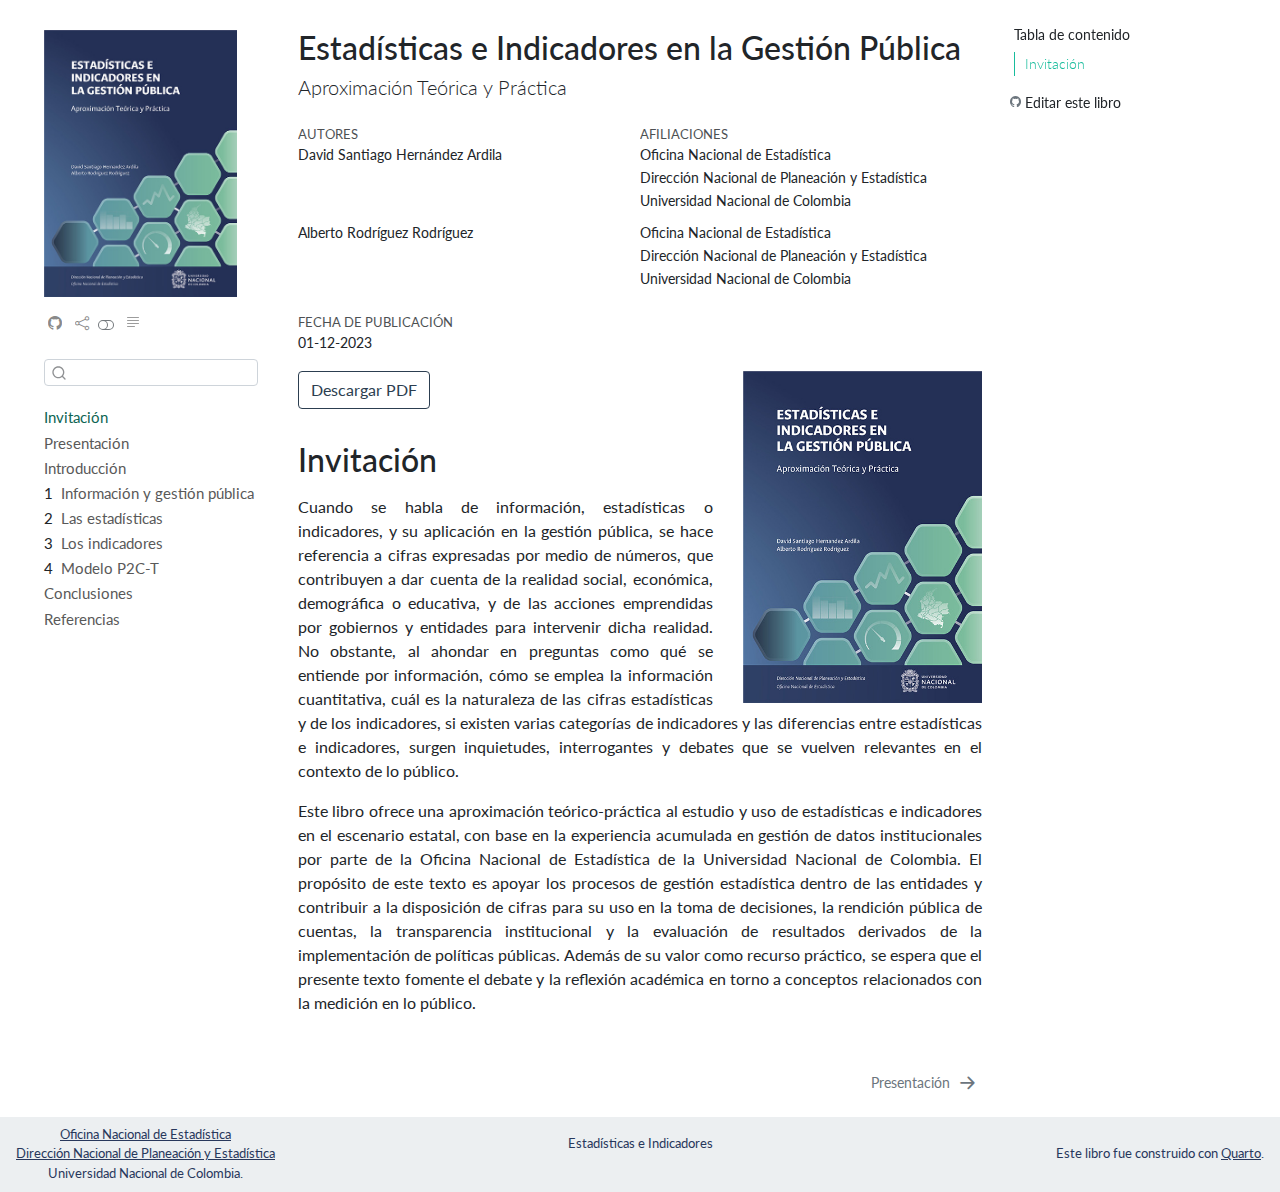
==== commit 99ac687b: "Capitulos completos" ====
--- a/docs/index.html
+++ b/docs/index.html
@@ -33,6 +33,7 @@
 <script src="site_libs/quarto-search/quarto-search.js"></script>
 <meta name="quarto:offset" content="./">
 <link href="./presentacion.html" rel="next">
+<link href="./Imagenes/Logotipo_UNAL.png" rel="icon" type="image/png">
 <script src="site_libs/quarto-html/quarto.js"></script>
 <script src="site_libs/quarto-html/popper.min.js"></script>
 <script src="site_libs/quarto-html/tippy.umd.min.js"></script>
@@ -176,7 +177,7 @@
 </li>
         <li class="sidebar-item">
   <div class="sidebar-item-container"> 
-  <a href="./conclusiones.html" class="sidebar-item-text sidebar-link"><span class="chapter-number">5</span>&nbsp; <span class="chapter-title">Conclusiones</span></a>
+  <a href="./conclusiones.html" class="sidebar-item-text sidebar-link">Conclusiones</a>
   </div>
 </li>
         <li class="sidebar-item">
@@ -258,7 +259,7 @@
 </header>
 
 <p><img src="Imagenes/portada.jpg" title="Estadísticas e Indicadores en la Gestión Pública" class="quarto-cover-image img-fluid"></p>
-<p><a href="http://estadisticas.unal.edu.co/home/" target="_blank"> <button type="button" class="btn btn-outline-primary">Descargar PDF</button> </a></p>
+<p><a href="https://github.com/estadisticaun/L_Conceptual1/raw/main/PDF/Libro_estadisticas_e_indicadores.pdf" target="_blank"> <button type="button" class="btn btn-outline-primary">Descargar PDF</button> </a></p>
 <section id="invitación" class="level1 unnumbered">
 <h1 class="unnumbered">Invitación</h1>
 <p>Cuando se habla de información, estadísticas o indicadores, y su aplicación en la gestión pública, se hace referencia a cifras expresadas por medio de números, que contribuyen a dar cuenta de la realidad social, económica, demográfica o educativa, y de las acciones emprendidas por gobiernos y entidades para intervenir dicha realidad. No obstante, al ahondar en preguntas como qué se entiende por información, cómo se emplea la información cuantitativa, cuál es la naturaleza de las cifras estadísticas y de los indicadores, si existen varias categorías de indicadores y las diferencias entre estadísticas e indicadores, surgen inquietudes, interrogantes y debates que se vuelven relevantes en el contexto de lo público.</p>
@@ -528,9 +529,9 @@
 </div> <!-- /content -->
 <footer class="footer">
   <div class="nav-footer">
-    <div class="nav-footer-left"><a href="https://estadisticas.unal.edu.co/home/">Oficina Nacional de Estadística</a><br><a href="https://planeacion.unal.edu.co/home/">Dirección Nacional de Planeación y Estadística</a><br>Universidad Nacional de Colombia.</div>   
+    <div class="nav-footer-left"><a href="https://estadisticas.unal.edu.co/home/" target="_blank">Oficina Nacional de Estadística</a><br><a href="https://planeacion.unal.edu.co/home/" target="_blank">Dirección Nacional de Planeación y Estadística</a><br>Universidad Nacional de Colombia.</div>   
       <div class="nav-footer-center">Estadísticas e Indicadores</div>
-    <div class="nav-footer-right">Este libro fue construido con <a href="https://quarto.org/">Quarto</a>.</div>
+    <div class="nav-footer-right">Este libro fue construido con <a href="https://quarto.org/" target="_blank">Quarto</a>.</div>
   </div>
 </footer>
 
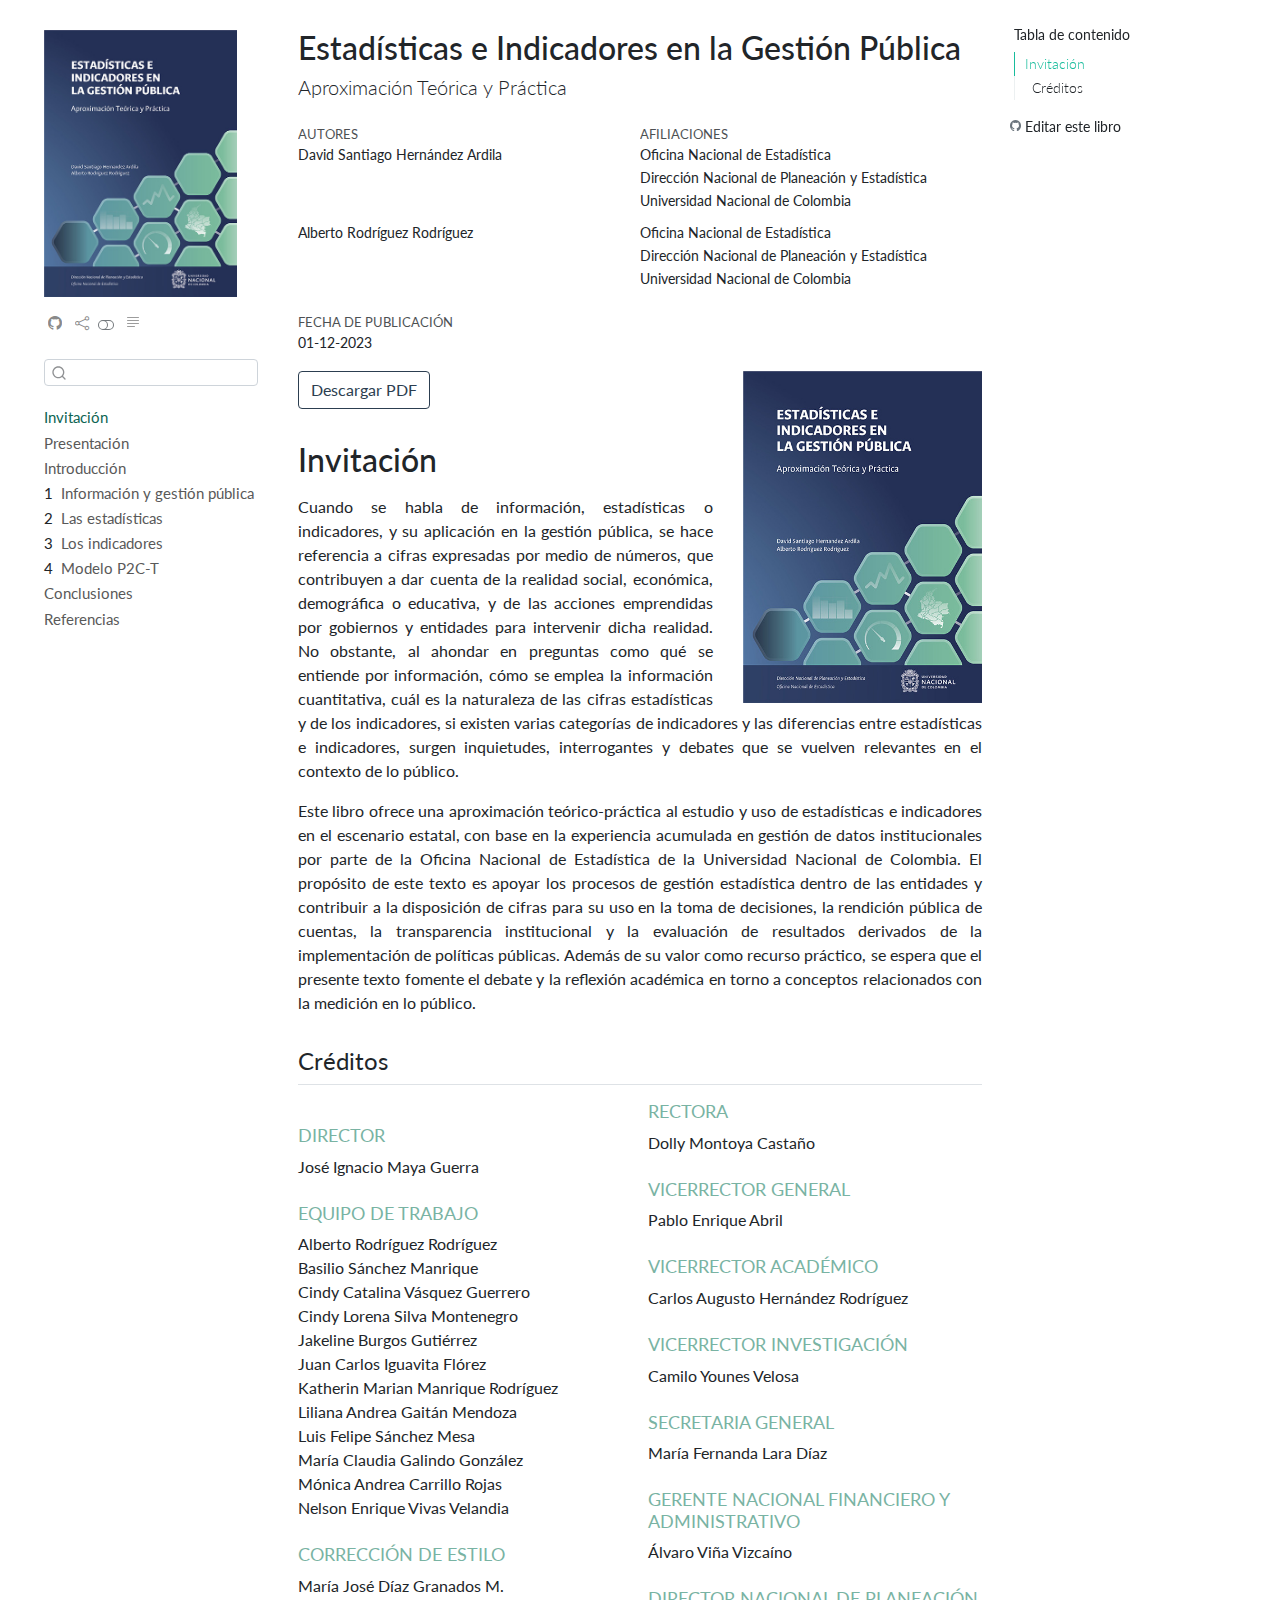
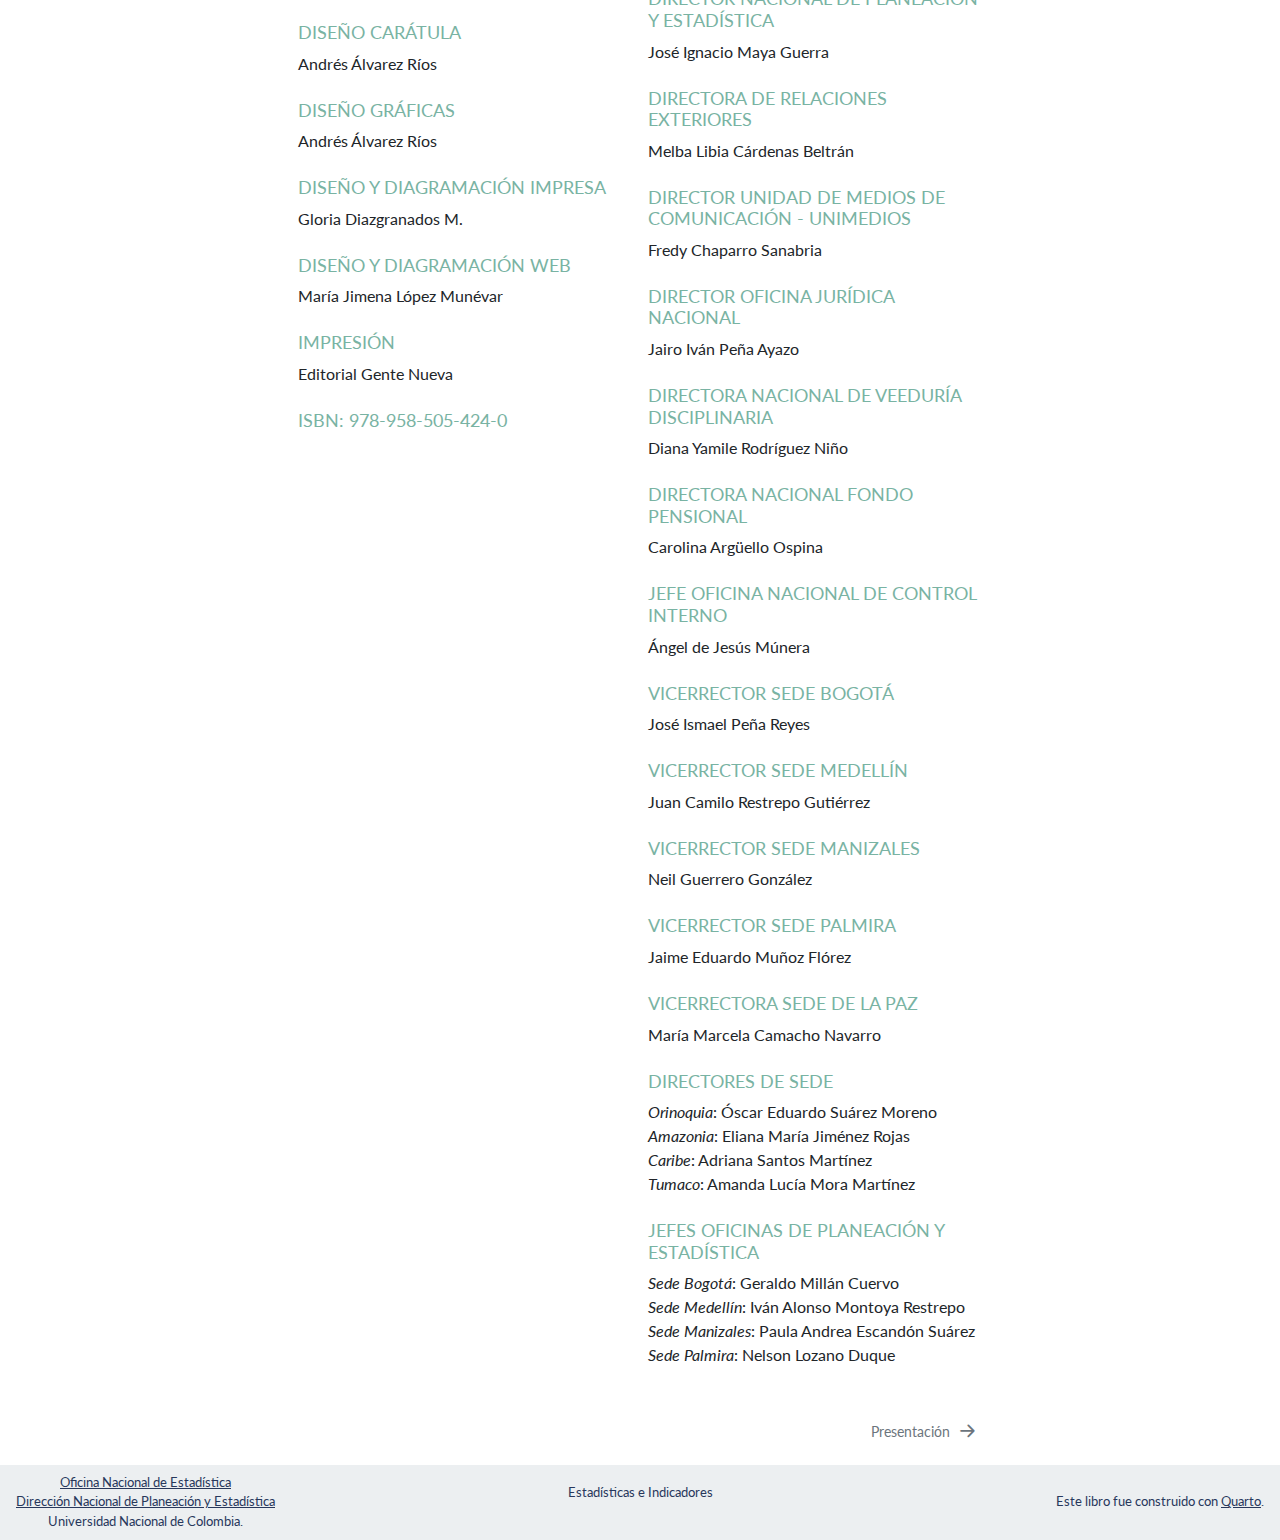
==== commit 07138f23: "Creditos" ====
--- a/docs/index.html
+++ b/docs/index.html
@@ -194,7 +194,10 @@
     <h2 id="toc-title">Tabla de contenido</h2>
    
   <ul>
-  <li><a href="#invitación" id="toc-invitación" class="nav-link active" data-scroll-target="#invitación">Invitación</a></li>
+  <li><a href="#invitación" id="toc-invitación" class="nav-link active" data-scroll-target="#invitación">Invitación</a>
+  <ul class="collapse">
+  <li><a href="#créditos" id="toc-créditos" class="nav-link" data-scroll-target="#créditos">Créditos</a></li>
+  </ul></li>
   </ul>
 <div class="toc-actions"><div><i class="bi bi-github"></i></div><div class="action-links"><p><a href="https://github.com/estadisticaun/L_Conceptual1/edit/master/index.qmd" class="toc-action">Editar este libro</a></p></div></div></nav>
     </div>
@@ -264,8 +267,185 @@
 <h1 class="unnumbered">Invitación</h1>
 <p>Cuando se habla de información, estadísticas o indicadores, y su aplicación en la gestión pública, se hace referencia a cifras expresadas por medio de números, que contribuyen a dar cuenta de la realidad social, económica, demográfica o educativa, y de las acciones emprendidas por gobiernos y entidades para intervenir dicha realidad. No obstante, al ahondar en preguntas como qué se entiende por información, cómo se emplea la información cuantitativa, cuál es la naturaleza de las cifras estadísticas y de los indicadores, si existen varias categorías de indicadores y las diferencias entre estadísticas e indicadores, surgen inquietudes, interrogantes y debates que se vuelven relevantes en el contexto de lo público.</p>
 <p>Este libro ofrece una aproximación teórico-práctica al estudio y uso de estadísticas e indicadores en el escenario estatal, con base en la experiencia acumulada en gestión de datos institucionales por parte de la Oficina Nacional de Estadística de la Universidad Nacional de Colombia. El propósito de este texto es apoyar los procesos de gestión estadística dentro de las entidades y contribuir a la disposición de cifras para su uso en la toma de decisiones, la rendición pública de cuentas, la transparencia institucional y la evaluación de resultados derivados de la implementación de políticas públicas. Además de su valor como recurso práctico, se espera que el presente texto fomente el debate y la reflexión académica en torno a conceptos relacionados con la medición en lo público.</p>
-
-
+<section id="créditos" class="level2 unnumbered">
+<h2 class="unnumbered anchored" data-anchor-id="créditos">Créditos</h2>
+<div class="double-column">
+<h3 class="anchored">
+DIRECTOR
+</h3>
+<p>
+José Ignacio Maya Guerra
+</p>
+<h3 class="anchored">
+EQUIPO DE TRABAJO
+</h3>
+<p>
+Alberto Rodríguez Rodríguez<br> Basilio Sánchez Manrique<br> Cindy Catalina Vásquez Guerrero<br> Cindy Lorena Silva Montenegro<br> Jakeline Burgos Gutiérrez<br> Juan Carlos Iguavita Flórez<br> Katherin Marian Manrique Rodríguez<br> Liliana Andrea Gaitán Mendoza<br> Luis Felipe Sánchez Mesa<br> María Claudia Galindo González<br> Mónica Andrea Carrillo Rojas<br> Nelson Enrique Vivas Velandia
+</p>
+<h3 class="anchored">
+CORRECCIÓN DE ESTILO
+</h3>
+<p>
+María José Díaz Granados M.
+</p>
+<h3 class="anchored">
+DISEÑO CARÁTULA
+</h3>
+<p>
+Andrés Álvarez Ríos
+</p>
+<h3 class="anchored">
+DISEÑO GRÁFICAS
+</h3>
+<p>
+Andrés Álvarez Ríos
+</p>
+<h3 class="anchored">
+DISEÑO Y DIAGRAMACIÓN IMPRESA
+</h3>
+<p>
+Gloria Diazgranados M.
+</p>
+<h3 class="anchored">
+DISEÑO Y DIAGRAMACIÓN WEB
+</h3>
+<p>
+María Jimena López Munévar
+</p>
+<h3 class="anchored">
+IMPRESIÓN
+</h3>
+<p>
+Editorial Gente Nueva
+</p>
+<h3 class="anchored">
+ISBN: 978-958-505-424-0
+</h3>
+<p><br><br><br><br><br><br><br><br><br><br><br><br><br><br><br><br><br><br><br> <br><br><br><br><br><br><br><br><br><br><br><br><br><br><br><br><br><br><br></p>
+<h3 class="anchored">
+RECTORA
+</h3>
+<p>
+Dolly Montoya Castaño
+</p>
+<h3 class="anchored">
+VICERRECTOR GENERAL
+</h3>
+<p>
+Pablo Enrique Abril
+</p>
+<h3 class="anchored">
+VICERRECTOR ACADÉMICO
+</h3>
+<p>
+Carlos Augusto Hernández Rodríguez
+</p>
+<h3 class="anchored">
+VICERRECTOR INVESTIGACIÓN
+</h3>
+<p>
+Camilo Younes Velosa
+</p>
+<h3 class="anchored">
+SECRETARIA GENERAL
+</h3>
+<p>
+María Fernanda Lara Díaz
+</p>
+<h3 class="anchored">
+GERENTE NACIONAL FINANCIERO Y ADMINISTRATIVO
+</h3>
+<p>
+Álvaro Viña Vizcaíno
+</p>
+<h3 class="anchored">
+DIRECTOR NACIONAL DE PLANEACIÓN Y ESTADÍSTICA
+</h3>
+<p>
+José Ignacio Maya Guerra
+</p>
+<h3 class="anchored">
+DIRECTORA DE RELACIONES EXTERIORES
+</h3>
+<p>
+Melba Libia Cárdenas Beltrán
+</p>
+<h3 class="anchored">
+DIRECTOR UNIDAD DE MEDIOS DE COMUNICACIÓN - UNIMEDIOS
+</h3>
+<p>
+Fredy Chaparro Sanabria
+</p>
+<h3 class="anchored">
+DIRECTOR OFICINA JURÍDICA NACIONAL
+</h3>
+<p>
+Jairo Iván Peña Ayazo
+</p>
+<h3 class="anchored">
+DIRECTORA NACIONAL DE VEEDURÍA DISCIPLINARIA
+</h3>
+<p>
+Diana Yamile Rodríguez Niño
+</p>
+<h3 class="anchored">
+DIRECTORA NACIONAL FONDO PENSIONAL
+</h3>
+<p>
+Carolina Argüello Ospina
+</p>
+<h3 class="anchored">
+JEFE OFICINA NACIONAL DE CONTROL INTERNO
+</h3>
+<p>
+Ángel de Jesús Múnera
+</p>
+<h3 class="anchored">
+VICERRECTOR SEDE BOGOTÁ
+</h3>
+<p>
+José Ismael Peña Reyes
+</p>
+<h3 class="anchored">
+VICERRECTOR SEDE MEDELLÍN
+</h3>
+<p>
+Juan Camilo Restrepo Gutiérrez
+</p>
+<h3 class="anchored">
+VICERRECTOR SEDE MANIZALES
+</h3>
+<p>
+Neil Guerrero González
+</p>
+<h3 class="anchored">
+VICERRECTOR SEDE PALMIRA
+</h3>
+<p>
+Jaime Eduardo Muñoz Flórez
+</p>
+<h3 class="anchored">
+VICERRECTORA SEDE DE LA PAZ
+</h3>
+<p>
+María Marcela Camacho Navarro
+</p>
+<h3 class="anchored">
+DIRECTORES DE SEDE
+</h3>
+<p>
+<em>Orinoquia</em>: Óscar Eduardo Suárez Moreno<br> <em>Amazonia</em>: Eliana María Jiménez Rojas<br> <em>Caribe</em>: Adriana Santos Martínez<br> <em>Tumaco</em>: Amanda Lucía Mora Martínez
+</p>
+<h3 class="anchored">
+JEFES OFICINAS DE PLANEACIÓN Y ESTADÍSTICA
+</h3>
+<p>
+<em>Sede Bogotá</em>: Geraldo Millán Cuervo<br> <em>Sede Medellín</em>: Iván Alonso Montoya Restrepo<br> <em>Sede Manizales</em>: Paula Andrea Escandón Suárez<br> <em>Sede Palmira</em>: Nelson Lozano Duque
+</p>
+</div>
+
+
+</section>
 </section>
 
 </main> <!-- /main -->
--- a/docs/style.css
+++ b/docs/style.css
@@ -39,3 +39,20 @@
     align-items: center;
 }
 
+.double-column {
+  column-count: 2;
+}
+.contenedor {
+  display: flex;
+}
+
+.columna-izquierda {
+  flex: 1;
+}
+
+.columna-derecha {
+  flex: 1;
+}
+
+
+
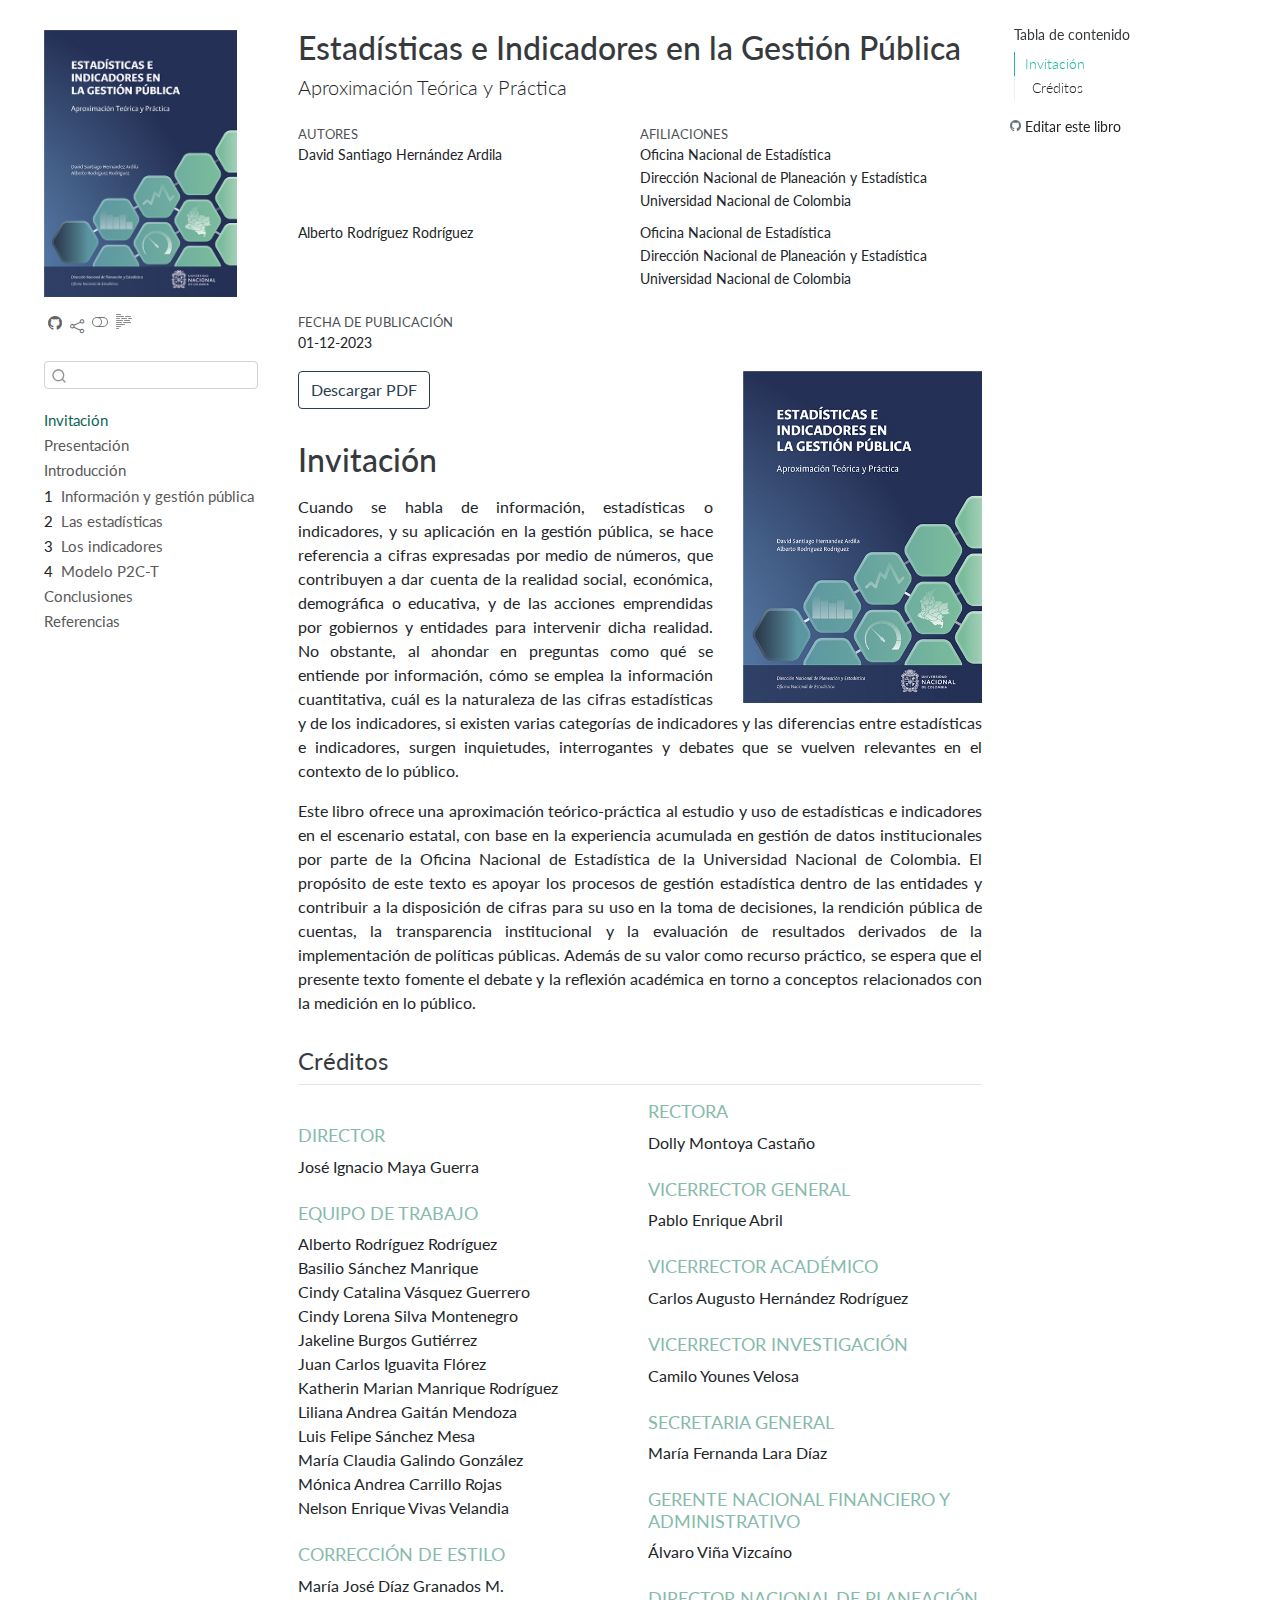
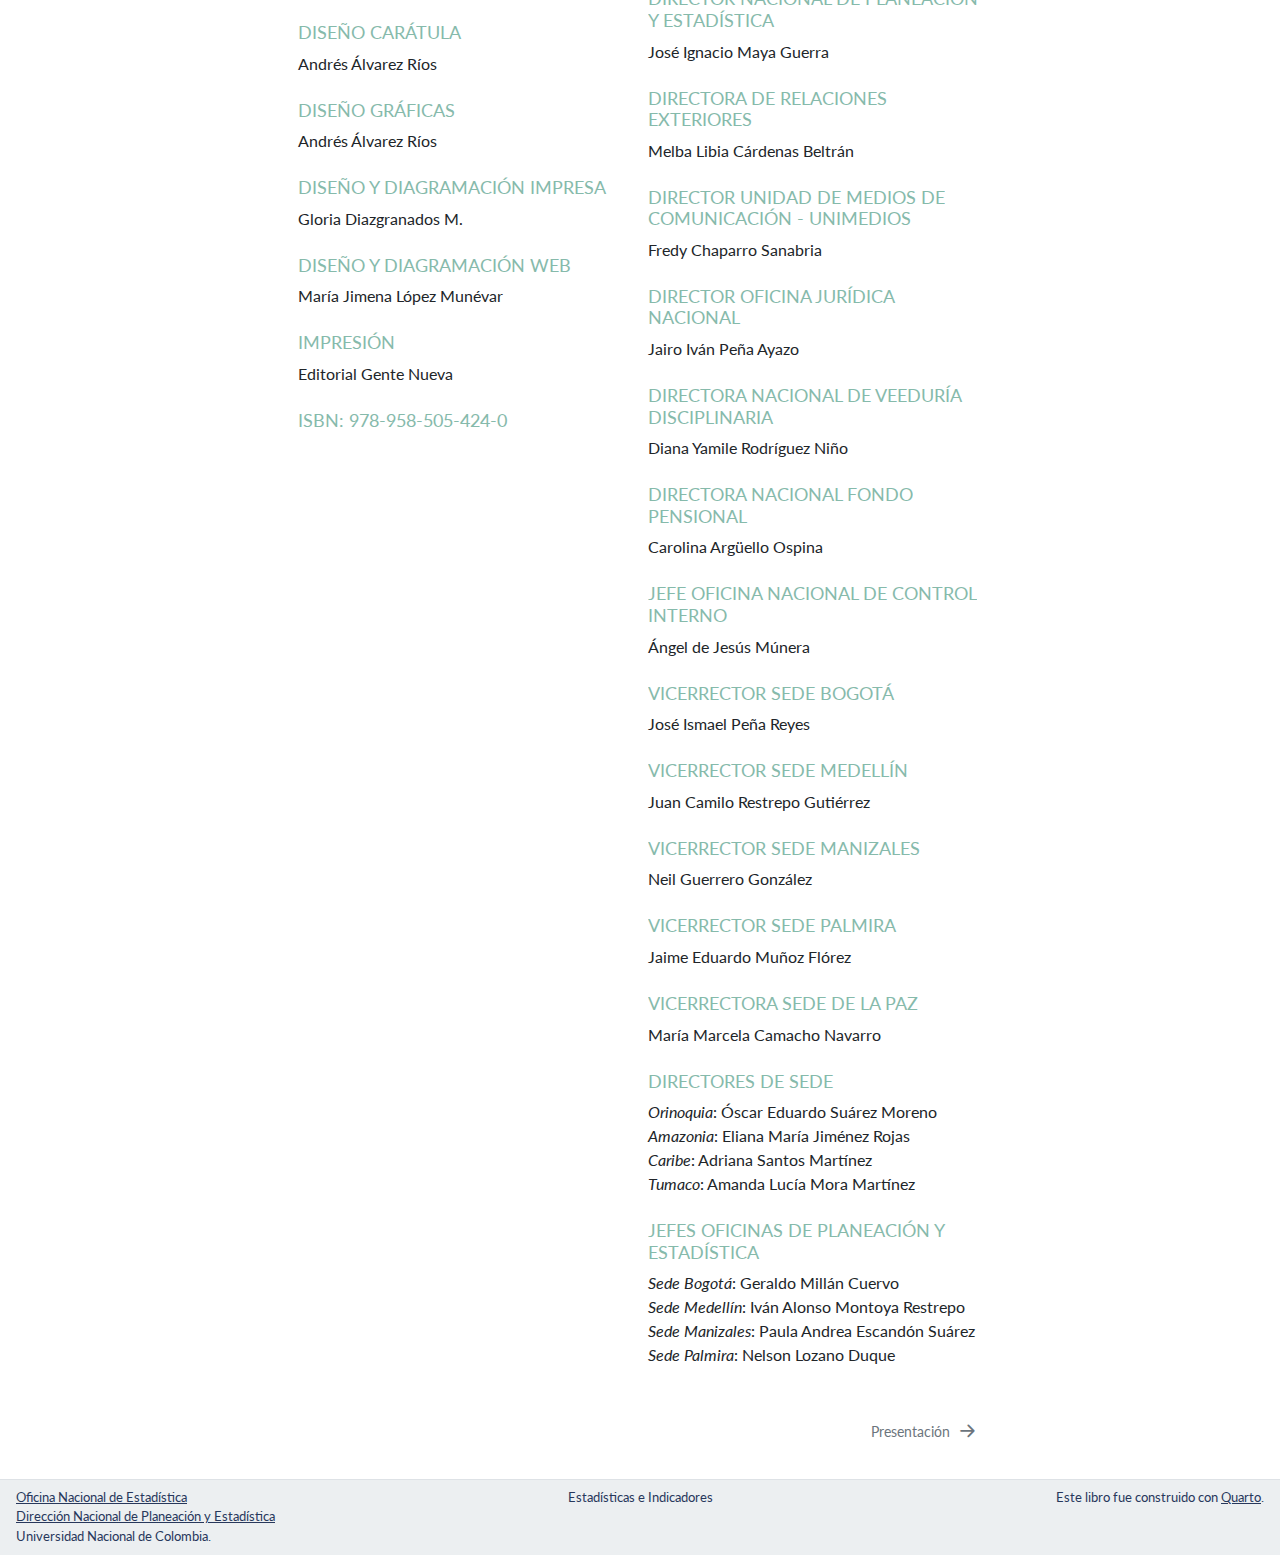
==== commit da60e0fe: "cambio palabras cortadas" ====
--- a/docs/index.html
+++ b/docs/index.html
@@ -2,7 +2,7 @@
 <html xmlns="http://www.w3.org/1999/xhtml" lang="en" xml:lang="en"><head>
 
 <meta charset="utf-8">
-<meta name="generator" content="quarto-1.2.335">
+<meta name="generator" content="quarto-1.3.450">
 
 <meta name="viewport" content="width=device-width, initial-scale=1.0, user-scalable=yes">
 
@@ -19,7 +19,7 @@
 ul.task-list{list-style: none;}
 ul.task-list li input[type="checkbox"] {
   width: 0.8em;
-  margin: 0 0.8em 0.2em -1.6em;
+  margin: 0 0.8em 0.2em -1em; /* quarto-specific, see https://github.com/quarto-dev/quarto-cli/issues/4556 */ 
   vertical-align: middle;
 }
 </style>
@@ -61,7 +61,8 @@
     "search-more-matches-text": "more matches in this document",
     "search-clear-button-title": "Clear",
     "search-detached-cancel-button-title": "Cancel",
-    "search-submit-button-title": "Submit"
+    "search-submit-button-title": "Submit",
+    "search-label": "Search"
   }
 }</script>
 <script async="" src="https://www.googletagmanager.com/gtag/js?id=G-GX6R5Z755F"></script>
@@ -82,11 +83,16 @@
 
 <div id="quarto-search-results"></div>
   <header id="quarto-header" class="headroom fixed-top">
-  <nav class="quarto-secondary-nav" data-bs-toggle="collapse" data-bs-target="#quarto-sidebar" aria-controls="quarto-sidebar" aria-expanded="false" aria-label="Toggle sidebar navigation" onclick="if (window.quartoToggleHeadroom) { window.quartoToggleHeadroom(); }">
-    <div class="container-fluid d-flex justify-content-between">
-      <h1 class="quarto-secondary-nav-title">Estadísticas e Indicadores en la Gestión Pública</h1>
-      <button type="button" class="quarto-btn-toggle btn" aria-label="Show secondary navigation">
-        <i class="bi bi-chevron-right"></i>
+  <nav class="quarto-secondary-nav">
+    <div class="container-fluid d-flex">
+      <button type="button" class="quarto-btn-toggle btn" data-bs-toggle="collapse" data-bs-target="#quarto-sidebar,#quarto-sidebar-glass" aria-controls="quarto-sidebar" aria-expanded="false" aria-label="Toggle sidebar navigation" onclick="if (window.quartoToggleHeadroom) { window.quartoToggleHeadroom(); }">
+        <i class="bi bi-layout-text-sidebar-reverse"></i>
+      </button>
+      <nav class="quarto-page-breadcrumbs" aria-label="breadcrumb"><ol class="breadcrumb"><li class="breadcrumb-item"><a href="./index.html">Invitación</a></li></ol></nav>
+      <a class="flex-grow-1" role="button" data-bs-toggle="collapse" data-bs-target="#quarto-sidebar,#quarto-sidebar-glass" aria-controls="quarto-sidebar" aria-expanded="false" aria-label="Toggle sidebar navigation" onclick="if (window.quartoToggleHeadroom) { window.quartoToggleHeadroom(); }">      
+      </a>
+      <button type="button" class="btn quarto-search-button" aria-label="" onclick="window.quartoOpenSearch();">
+        <i class="bi bi-search"></i>
       </button>
     </div>
   </nav>
@@ -94,7 +100,7 @@
 <!-- content -->
 <div id="quarto-content" class="quarto-container page-columns page-rows-contents page-layout-article">
 <!-- sidebar -->
-  <nav id="quarto-sidebar" class="sidebar collapse sidebar-navigation floating overflow-auto">
+  <nav id="quarto-sidebar" class="sidebar collapse collapse-horizontal sidebar-navigation floating overflow-auto">
     <div class="pt-lg-2 mt-2 text-left sidebar-header sidebar-header-stacked">
       <a href="./index.html" class="sidebar-logo-link">
       <img src="./Imagenes/portada.jpg" alt="" class="sidebar-logo py-0 d-lg-inline d-none">
@@ -102,30 +108,32 @@
     <div class="sidebar-title mb-0 py-0">
       <a href="./"></a> 
         <div class="sidebar-tools-main tools-wide">
-    <a href="https://github.com/estadisticaun/L_Conceptual1" title="Source Code" class="sidebar-tool px-1"><i class="bi bi-github"></i></a>
-    <a href="" title="Share" id="sidebar-tool-dropdown-0" class="sidebar-tool dropdown-toggle px-1" data-bs-toggle="dropdown" aria-expanded="false"><i class="bi bi-share"></i></a>
-    <ul class="dropdown-menu" aria-labelledby="sidebar-tool-dropdown-0">
-        <li>
-          <a class="dropdown-item sidebar-tools-main-item" href="https://twitter.com/intent/tweet?url=|url|">
-            <i class="bi bi-bi-twitter pe-1"></i>
-          Twitter
-          </a>
-        </li>
-        <li>
-          <a class="dropdown-item sidebar-tools-main-item" href="https://www.facebook.com/sharer/sharer.php?u=|url|">
-            <i class="bi bi-bi-facebook pe-1"></i>
-          Facebook
-          </a>
-        </li>
-        <li>
-          <a class="dropdown-item sidebar-tools-main-item" href="https://www.linkedin.com/sharing/share-offsite/?url=|url|">
-            <i class="bi bi-bi-linkedin pe-1"></i>
-          LinkedIn
-          </a>
-        </li>
-    </ul>
-  <a href="" class="quarto-color-scheme-toggle sidebar-tool" onclick="window.quartoToggleColorScheme(); return false;" title="Toggle dark mode"><i class="bi"></i></a>
-  <a href="" class="quarto-reader-toggle sidebar-tool" onclick="window.quartoToggleReader(); return false;" title="Toggle reader mode">
+    <a href="https://github.com/estadisticaun/L_Conceptual1" rel="" title="Source Code" class="quarto-navigation-tool px-1" aria-label="Source Code"><i class="bi bi-github"></i></a>
+    <div class="dropdown">
+      <a href="" title="Share" id="quarto-navigation-tool-dropdown-0" class="quarto-navigation-tool dropdown-toggle px-1" data-bs-toggle="dropdown" aria-expanded="false" aria-label="Share"><i class="bi bi-share"></i></a>
+      <ul class="dropdown-menu" aria-labelledby="quarto-navigation-tool-dropdown-0">
+          <li>
+            <a class="dropdown-item sidebar-tools-main-item" href="https://twitter.com/intent/tweet?url=|url|">
+              <i class="bi bi-bi-twitter pe-1"></i>
+            Twitter
+            </a>
+          </li>
+          <li>
+            <a class="dropdown-item sidebar-tools-main-item" href="https://www.facebook.com/sharer/sharer.php?u=|url|">
+              <i class="bi bi-bi-facebook pe-1"></i>
+            Facebook
+            </a>
+          </li>
+          <li>
+            <a class="dropdown-item sidebar-tools-main-item" href="https://www.linkedin.com/sharing/share-offsite/?url=|url|">
+              <i class="bi bi-bi-linkedin pe-1"></i>
+            LinkedIn
+            </a>
+          </li>
+      </ul>
+    </div>
+  <a href="" class="quarto-color-scheme-toggle quarto-navigation-tool  px-1" onclick="window.quartoToggleColorScheme(); return false;" title="Toggle dark mode"><i class="bi"></i></a>
+  <a href="" class="quarto-reader-toggle quarto-navigation-tool px-1" onclick="window.quartoToggleReader(); return false;" title="Toggle reader mode">
   <div class="quarto-reader-toggle-btn">
   <i class="bi"></i>
   </div>
@@ -133,61 +141,71 @@
 </div>
     </div>
       </div>
-      <div class="mt-2 flex-shrink-0 align-items-center">
+        <div class="mt-2 flex-shrink-0 align-items-center">
         <div class="sidebar-search">
         <div id="quarto-search" class="" title="Search"></div>
         </div>
-      </div>
+        </div>
     <div class="sidebar-menu-container"> 
     <ul class="list-unstyled mt-1">
         <li class="sidebar-item">
   <div class="sidebar-item-container"> 
-  <a href="./index.html" class="sidebar-item-text sidebar-link active">Invitación</a>
+  <a href="./index.html" class="sidebar-item-text sidebar-link active">
+ <span class="menu-text">Invitación</span></a>
   </div>
 </li>
         <li class="sidebar-item">
   <div class="sidebar-item-container"> 
-  <a href="./presentacion.html" class="sidebar-item-text sidebar-link">Presentación</a>
+  <a href="./presentacion.html" class="sidebar-item-text sidebar-link">
+ <span class="menu-text">Presentación</span></a>
   </div>
 </li>
         <li class="sidebar-item">
   <div class="sidebar-item-container"> 
-  <a href="./introduccion.html" class="sidebar-item-text sidebar-link">Introducción</a>
+  <a href="./introduccion.html" class="sidebar-item-text sidebar-link">
+ <span class="menu-text">Introducción</span></a>
   </div>
 </li>
         <li class="sidebar-item">
   <div class="sidebar-item-container"> 
-  <a href="./Cap_I.html" class="sidebar-item-text sidebar-link"><span class="chapter-number">1</span>&nbsp; <span class="chapter-title">Información y gestión pública</span></a>
+  <a href="./Cap_I.html" class="sidebar-item-text sidebar-link">
+ <span class="menu-text"><span class="chapter-number">1</span>&nbsp; <span class="chapter-title">Información y gestión pública</span></span></a>
   </div>
 </li>
         <li class="sidebar-item">
   <div class="sidebar-item-container"> 
-  <a href="./Cap_II.html" class="sidebar-item-text sidebar-link"><span class="chapter-number">2</span>&nbsp; <span class="chapter-title">Las estadísticas</span></a>
+  <a href="./Cap_II.html" class="sidebar-item-text sidebar-link">
+ <span class="menu-text"><span class="chapter-number">2</span>&nbsp; <span class="chapter-title">Las estadísticas</span></span></a>
   </div>
 </li>
         <li class="sidebar-item">
   <div class="sidebar-item-container"> 
-  <a href="./Cap_III.html" class="sidebar-item-text sidebar-link"><span class="chapter-number">3</span>&nbsp; <span class="chapter-title">Los indicadores</span></a>
+  <a href="./Cap_III.html" class="sidebar-item-text sidebar-link">
+ <span class="menu-text"><span class="chapter-number">3</span>&nbsp; <span class="chapter-title">Los indicadores</span></span></a>
   </div>
 </li>
         <li class="sidebar-item">
   <div class="sidebar-item-container"> 
-  <a href="./Cap_IV.html" class="sidebar-item-text sidebar-link"><span class="chapter-number">4</span>&nbsp; <span class="chapter-title">Modelo P2C-T</span></a>
+  <a href="./Cap_IV.html" class="sidebar-item-text sidebar-link">
+ <span class="menu-text"><span class="chapter-number">4</span>&nbsp; <span class="chapter-title">Modelo P2C-T</span></span></a>
   </div>
 </li>
         <li class="sidebar-item">
   <div class="sidebar-item-container"> 
-  <a href="./conclusiones.html" class="sidebar-item-text sidebar-link">Conclusiones</a>
+  <a href="./conclusiones.html" class="sidebar-item-text sidebar-link">
+ <span class="menu-text">Conclusiones</span></a>
   </div>
 </li>
         <li class="sidebar-item">
   <div class="sidebar-item-container"> 
-  <a href="./references.html" class="sidebar-item-text sidebar-link">Referencias</a>
+  <a href="./references.html" class="sidebar-item-text sidebar-link">
+ <span class="menu-text">Referencias</span></a>
   </div>
 </li>
     </ul>
     </div>
 </nav>
+<div id="quarto-sidebar-glass" data-bs-toggle="collapse" data-bs-target="#quarto-sidebar,#quarto-sidebar-glass"></div>
 <!-- margin-sidebar -->
     <div id="quarto-margin-sidebar" class="sidebar margin-sidebar">
         <nav id="TOC" role="doc-toc" class="toc-active">
@@ -206,7 +224,7 @@
 
 <header id="title-block-header" class="quarto-title-block default">
 <div class="quarto-title">
-<h1 class="title d-none d-lg-block">Estadísticas e Indicadores en la Gestión Pública</h1>
+<h1 class="title">Estadísticas e Indicadores en la Gestión Pública</h1>
 <p class="subtitle lead">Aproximación Teórica y Práctica</p>
 </div>
 
@@ -216,7 +234,7 @@
   <div class="quarto-title-meta-heading">Afiliaciones</div>
   
     <div class="quarto-title-meta-contents">
-    David Santiago Hernández Ardila 
+    <p class="author">David Santiago Hernández Ardila </p>
   </div>
     <div class="quarto-title-meta-contents">
         <p class="affiliation">
@@ -230,7 +248,7 @@
           </p>
       </div>
       <div class="quarto-title-meta-contents">
-    Alberto Rodríguez Rodríguez 
+    <p class="author">Alberto Rodríguez Rodríguez </p>
   </div>
     <div class="quarto-title-meta-contents">
         <p class="affiliation">
@@ -591,9 +609,23 @@
     icon: icon
   };
   anchorJS.add('.anchored');
+  const isCodeAnnotation = (el) => {
+    for (const clz of el.classList) {
+      if (clz.startsWith('code-annotation-')) {                     
+        return true;
+      }
+    }
+    return false;
+  }
   const clipboard = new window.ClipboardJS('.code-copy-button', {
-    target: function(trigger) {
-      return trigger.previousElementSibling;
+    text: function(trigger) {
+      const codeEl = trigger.previousElementSibling.cloneNode(true);
+      for (const childEl of codeEl.children) {
+        if (isCodeAnnotation(childEl)) {
+          childEl.remove();
+        }
+      }
+      return codeEl.innerText;
     }
   });
   clipboard.on('success', function(e) {
@@ -658,6 +690,92 @@
       return note.innerHTML;
     });
   }
+      let selectedAnnoteEl;
+      const selectorForAnnotation = ( cell, annotation) => {
+        let cellAttr = 'data-code-cell="' + cell + '"';
+        let lineAttr = 'data-code-annotation="' +  annotation + '"';
+        const selector = 'span[' + cellAttr + '][' + lineAttr + ']';
+        return selector;
+      }
+      const selectCodeLines = (annoteEl) => {
+        const doc = window.document;
+        const targetCell = annoteEl.getAttribute("data-target-cell");
+        const targetAnnotation = annoteEl.getAttribute("data-target-annotation");
+        const annoteSpan = window.document.querySelector(selectorForAnnotation(targetCell, targetAnnotation));
+        const lines = annoteSpan.getAttribute("data-code-lines").split(",");
+        const lineIds = lines.map((line) => {
+          return targetCell + "-" + line;
+        })
+        let top = null;
+        let height = null;
+        let parent = null;
+        if (lineIds.length > 0) {
+            //compute the position of the single el (top and bottom and make a div)
+            const el = window.document.getElementById(lineIds[0]);
+            top = el.offsetTop;
+            height = el.offsetHeight;
+            parent = el.parentElement.parentElement;
+          if (lineIds.length > 1) {
+            const lastEl = window.document.getElementById(lineIds[lineIds.length - 1]);
+            const bottom = lastEl.offsetTop + lastEl.offsetHeight;
+            height = bottom - top;
+          }
+          if (top !== null && height !== null && parent !== null) {
+            // cook up a div (if necessary) and position it 
+            let div = window.document.getElementById("code-annotation-line-highlight");
+            if (div === null) {
+              div = window.document.createElement("div");
+              div.setAttribute("id", "code-annotation-line-highlight");
+              div.style.position = 'absolute';
+              parent.appendChild(div);
+            }
+            div.style.top = top - 2 + "px";
+            div.style.height = height + 4 + "px";
+            let gutterDiv = window.document.getElementById("code-annotation-line-highlight-gutter");
+            if (gutterDiv === null) {
+              gutterDiv = window.document.createElement("div");
+              gutterDiv.setAttribute("id", "code-annotation-line-highlight-gutter");
+              gutterDiv.style.position = 'absolute';
+              const codeCell = window.document.getElementById(targetCell);
+              const gutter = codeCell.querySelector('.code-annotation-gutter');
+              gutter.appendChild(gutterDiv);
+            }
+            gutterDiv.style.top = top - 2 + "px";
+            gutterDiv.style.height = height + 4 + "px";
+          }
+          selectedAnnoteEl = annoteEl;
+        }
+      };
+      const unselectCodeLines = () => {
+        const elementsIds = ["code-annotation-line-highlight", "code-annotation-line-highlight-gutter"];
+        elementsIds.forEach((elId) => {
+          const div = window.document.getElementById(elId);
+          if (div) {
+            div.remove();
+          }
+        });
+        selectedAnnoteEl = undefined;
+      };
+      // Attach click handler to the DT
+      const annoteDls = window.document.querySelectorAll('dt[data-target-cell]');
+      for (const annoteDlNode of annoteDls) {
+        annoteDlNode.addEventListener('click', (event) => {
+          const clickedEl = event.target;
+          if (clickedEl !== selectedAnnoteEl) {
+            unselectCodeLines();
+            const activeEl = window.document.querySelector('dt[data-target-cell].code-annotation-active');
+            if (activeEl) {
+              activeEl.classList.remove('code-annotation-active');
+            }
+            selectCodeLines(clickedEl);
+            clickedEl.classList.add('code-annotation-active');
+          } else {
+            // Unselect the line
+            unselectCodeLines();
+            clickedEl.classList.remove('code-annotation-active');
+          }
+        });
+      }
   const findCites = (el) => {
     const parentEl = el.parentElement;
     if (parentEl) {
@@ -710,7 +828,7 @@
 <footer class="footer">
   <div class="nav-footer">
     <div class="nav-footer-left"><a href="https://estadisticas.unal.edu.co/home/" target="_blank">Oficina Nacional de Estadística</a><br><a href="https://planeacion.unal.edu.co/home/" target="_blank">Dirección Nacional de Planeación y Estadística</a><br>Universidad Nacional de Colombia.</div>   
-      <div class="nav-footer-center">Estadísticas e Indicadores</div>
+    <div class="nav-footer-center">Estadísticas e Indicadores</div>
     <div class="nav-footer-right">Este libro fue construido con <a href="https://quarto.org/" target="_blank">Quarto</a>.</div>
   </div>
 </footer>
--- a/docs/site_libs/quarto-html/quarto-syntax-highlighting.css
+++ b/docs/site_libs/quarto-html/quarto-syntax-highlighting.css
@@ -55,62 +55,85 @@
 
 code span.ot {
   color: #003B4F;
+  font-style: inherit;
 }
 
 code span.at {
   color: #657422;
+  font-style: inherit;
 }
 
 code span.ss {
   color: #20794D;
+  font-style: inherit;
 }
 
 code span.an {
   color: #5E5E5E;
+  font-style: inherit;
 }
 
 code span.fu {
   color: #4758AB;
+  font-style: inherit;
 }
 
 code span.st {
   color: #20794D;
+  font-style: inherit;
 }
 
 code span.cf {
   color: #003B4F;
+  font-style: inherit;
 }
 
 code span.op {
   color: #5E5E5E;
+  font-style: inherit;
 }
 
 code span.er {
   color: #AD0000;
+  font-style: inherit;
 }
 
 code span.bn {
   color: #AD0000;
+  font-style: inherit;
 }
 
 code span.al {
   color: #AD0000;
+  font-style: inherit;
 }
 
 code span.va {
   color: #111111;
+  font-style: inherit;
+}
+
+code span.bu {
+  font-style: inherit;
+}
+
+code span.ex {
+  font-style: inherit;
 }
 
 code span.pp {
   color: #AD0000;
+  font-style: inherit;
 }
 
 code span.in {
   color: #5E5E5E;
+  font-style: inherit;
 }
 
 code span.vs {
   color: #20794D;
+  font-style: inherit;
 }
 
 code span.wa {
@@ -125,22 +148,27 @@
 
 code span.im {
   color: #00769E;
+  font-style: inherit;
 }
 
 code span.ch {
   color: #20794D;
+  font-style: inherit;
 }
 
 code span.dt {
   color: #AD0000;
+  font-style: inherit;
 }
 
 code span.fl {
   color: #AD0000;
+  font-style: inherit;
 }
 
 code span.co {
   color: #5E5E5E;
+  font-style: inherit;
 }
 
 code span.cv {
@@ -150,18 +178,22 @@
 
 code span.cn {
   color: #8f5902;
+  font-style: inherit;
 }
 
 code span.sc {
   color: #5E5E5E;
+  font-style: inherit;
 }
 
 code span.dv {
   color: #AD0000;
+  font-style: inherit;
 }
 
 code span.kw {
   color: #003B4F;
+  font-style: inherit;
 }
 
 .prevent-inlining {
--- a/docs/site_libs/quarto-html/quarto-syntax-highlighting-dark.css
+++ b/docs/site_libs/quarto-html/quarto-syntax-highlighting-dark.css
@@ -38,6 +38,7 @@
 }
 
 code span.al {
+  background-color: #2a0f15;
   font-weight: bold;
   color: #f07178;
 }
@@ -153,6 +154,7 @@
 }
 
 code span.re {
+  background-color: #f8f8f2;
   color: #00e0e0;
 }
 
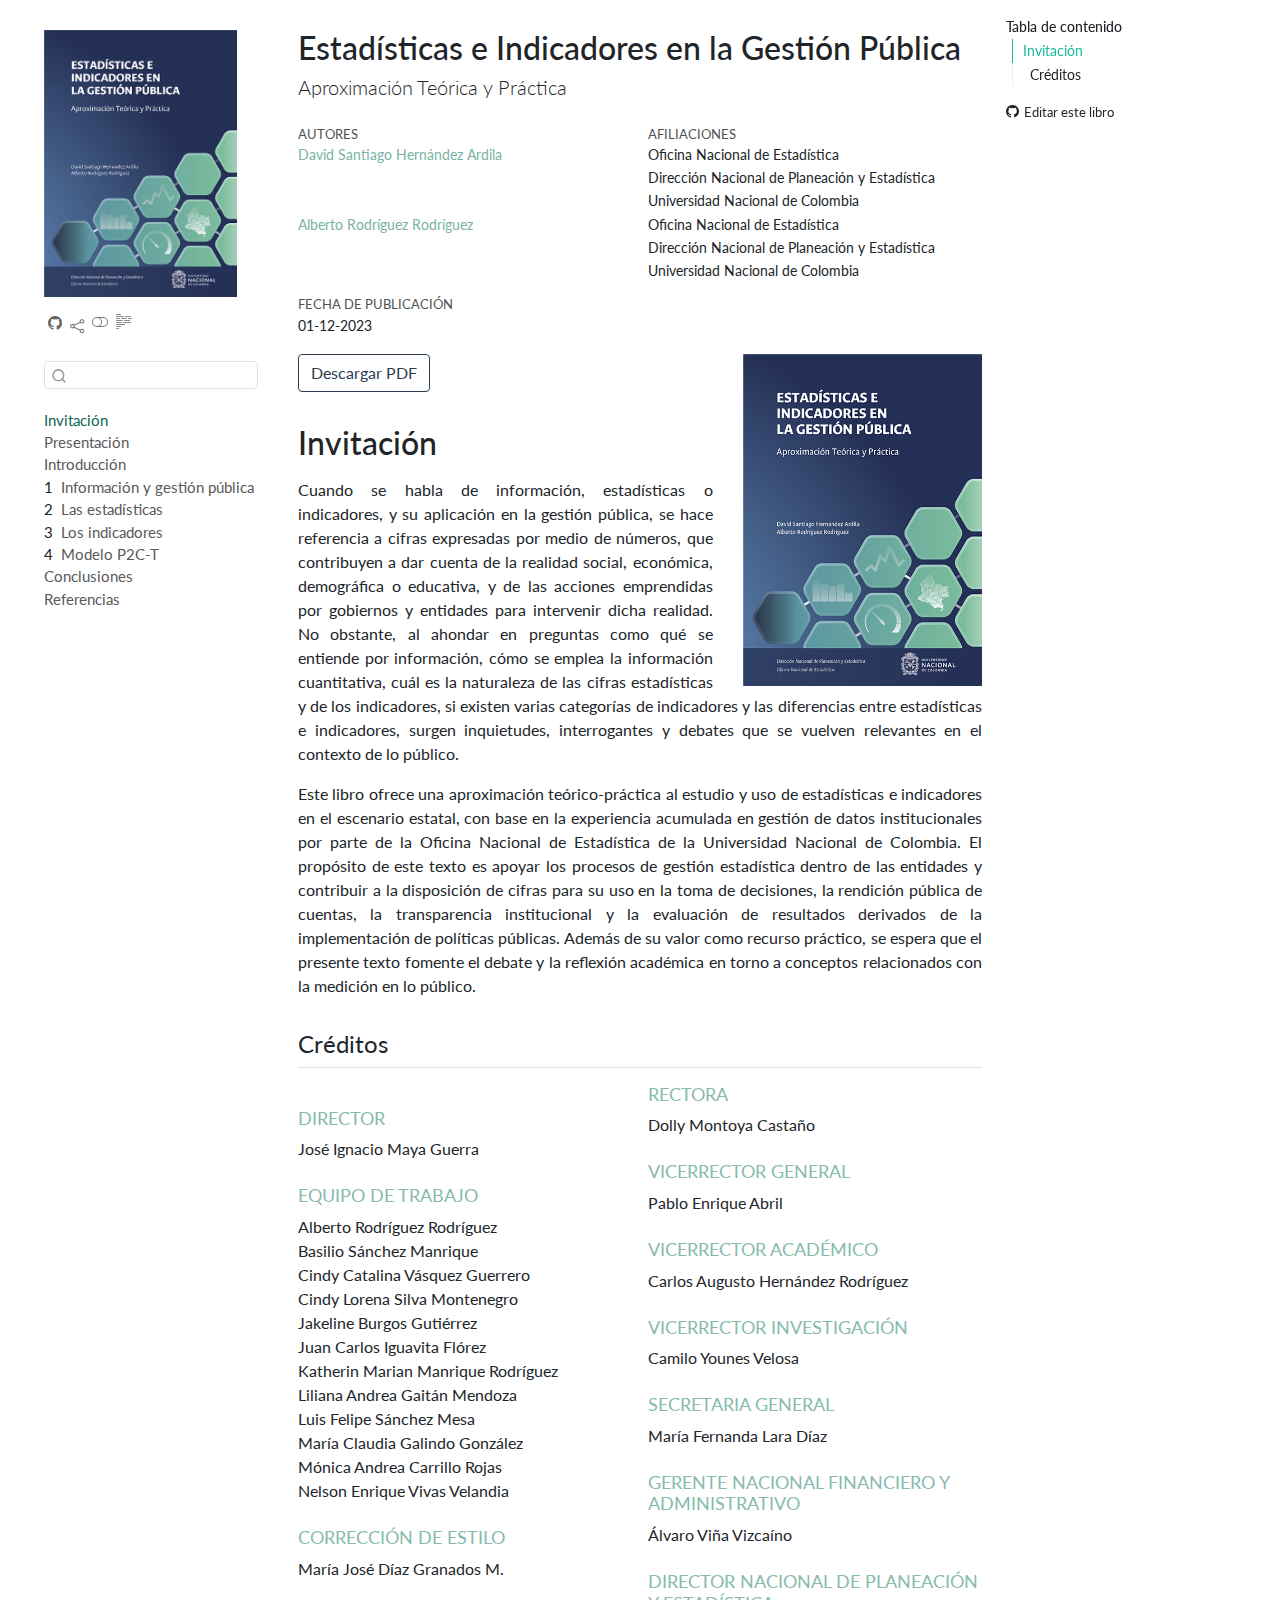
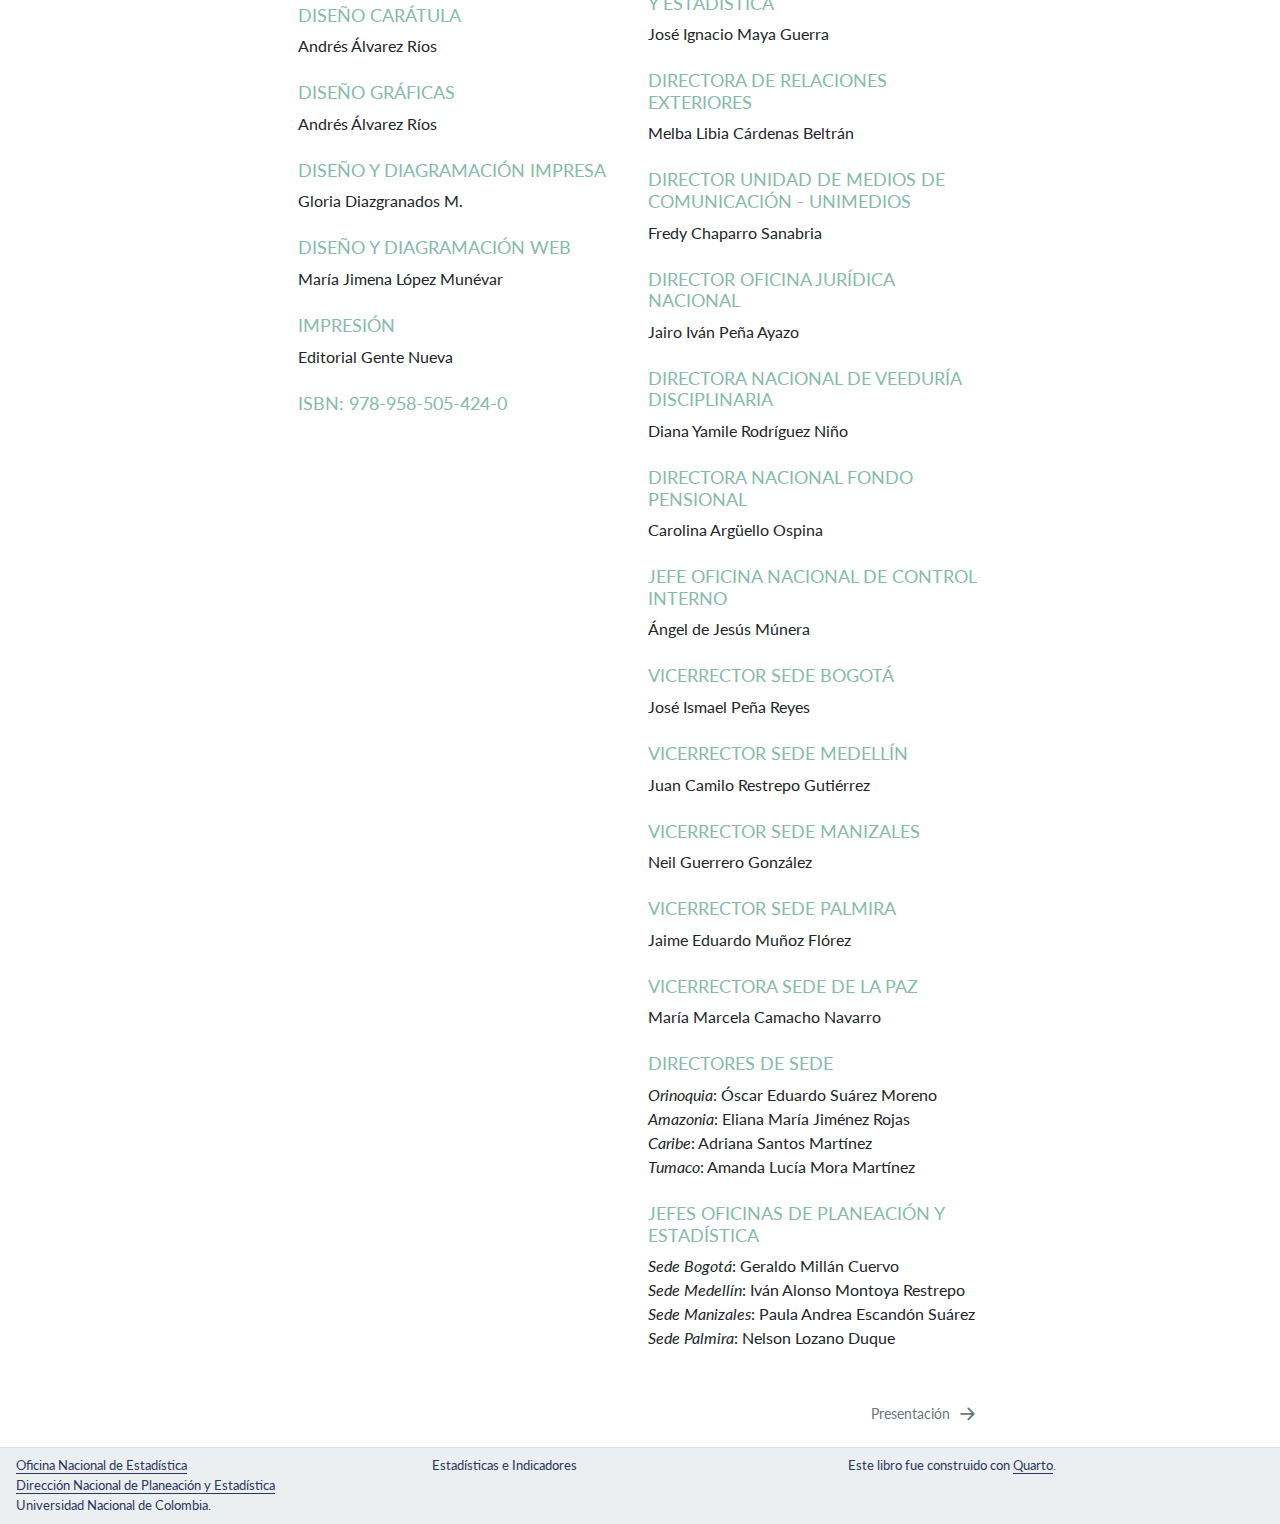
==== commit bbf7cfc7: "carga enlaces HV autores" ====
--- a/docs/index.html
+++ b/docs/index.html
@@ -2,7 +2,7 @@
 <html xmlns="http://www.w3.org/1999/xhtml" lang="en" xml:lang="en"><head>
 
 <meta charset="utf-8">
-<meta name="generator" content="quarto-1.3.450">
+<meta name="generator" content="quarto-1.4.549">
 
 <meta name="viewport" content="width=device-width, initial-scale=1.0, user-scalable=yes">
 
@@ -51,7 +51,13 @@
   "collapse-after": 3,
   "panel-placement": "start",
   "type": "textbox",
-  "limit": 20,
+  "limit": 50,
+  "keyboard-shortcut": [
+    "f",
+    "/",
+    "s"
+  ],
+  "show-item-context": false,
   "language": {
     "search-no-results-text": "No results",
     "search-matching-documents-text": "matching documents",
@@ -60,6 +66,7 @@
     "search-more-match-text": "more match in this document",
     "search-more-matches-text": "more matches in this document",
     "search-clear-button-title": "Clear",
+    "search-text-placeholder": "",
     "search-detached-cancel-button-title": "Cancel",
     "search-submit-button-title": "Submit",
     "search-label": "Search"
@@ -85,12 +92,12 @@
   <header id="quarto-header" class="headroom fixed-top">
   <nav class="quarto-secondary-nav">
     <div class="container-fluid d-flex">
-      <button type="button" class="quarto-btn-toggle btn" data-bs-toggle="collapse" data-bs-target="#quarto-sidebar,#quarto-sidebar-glass" aria-controls="quarto-sidebar" aria-expanded="false" aria-label="Toggle sidebar navigation" onclick="if (window.quartoToggleHeadroom) { window.quartoToggleHeadroom(); }">
+      <button type="button" class="quarto-btn-toggle btn" data-bs-toggle="collapse" data-bs-target=".quarto-sidebar-collapse-item" aria-controls="quarto-sidebar" aria-expanded="false" aria-label="Toggle sidebar navigation" onclick="if (window.quartoToggleHeadroom) { window.quartoToggleHeadroom(); }">
         <i class="bi bi-layout-text-sidebar-reverse"></i>
       </button>
-      <nav class="quarto-page-breadcrumbs" aria-label="breadcrumb"><ol class="breadcrumb"><li class="breadcrumb-item"><a href="./index.html">Invitación</a></li></ol></nav>
-      <a class="flex-grow-1" role="button" data-bs-toggle="collapse" data-bs-target="#quarto-sidebar,#quarto-sidebar-glass" aria-controls="quarto-sidebar" aria-expanded="false" aria-label="Toggle sidebar navigation" onclick="if (window.quartoToggleHeadroom) { window.quartoToggleHeadroom(); }">      
-      </a>
+        <nav class="quarto-page-breadcrumbs" aria-label="breadcrumb"><ol class="breadcrumb"><li class="breadcrumb-item"><a href="./index.html">Invitación</a></li></ol></nav>
+        <a class="flex-grow-1" role="button" data-bs-toggle="collapse" data-bs-target=".quarto-sidebar-collapse-item" aria-controls="quarto-sidebar" aria-expanded="false" aria-label="Toggle sidebar navigation" onclick="if (window.quartoToggleHeadroom) { window.quartoToggleHeadroom(); }">      
+        </a>
       <button type="button" class="btn quarto-search-button" aria-label="" onclick="window.quartoOpenSearch();">
         <i class="bi bi-search"></i>
       </button>
@@ -100,7 +107,7 @@
 <!-- content -->
 <div id="quarto-content" class="quarto-container page-columns page-rows-contents page-layout-article">
 <!-- sidebar -->
-  <nav id="quarto-sidebar" class="sidebar collapse collapse-horizontal sidebar-navigation floating overflow-auto">
+  <nav id="quarto-sidebar" class="sidebar collapse collapse-horizontal quarto-sidebar-collapse-item sidebar-navigation floating overflow-auto">
     <div class="pt-lg-2 mt-2 text-left sidebar-header sidebar-header-stacked">
       <a href="./index.html" class="sidebar-logo-link">
       <img src="./Imagenes/portada.jpg" alt="" class="sidebar-logo py-0 d-lg-inline d-none">
@@ -108,7 +115,7 @@
     <div class="sidebar-title mb-0 py-0">
       <a href="./"></a> 
         <div class="sidebar-tools-main tools-wide">
-    <a href="https://github.com/estadisticaun/L_Conceptual1" rel="" title="Source Code" class="quarto-navigation-tool px-1" aria-label="Source Code"><i class="bi bi-github"></i></a>
+    <a href="https://github.com/estadisticaun/L_Conceptual1" title="Source Code" class="quarto-navigation-tool px-1" aria-label="Source Code"><i class="bi bi-github"></i></a>
     <div class="dropdown">
       <a href="" title="Share" id="quarto-navigation-tool-dropdown-0" class="quarto-navigation-tool dropdown-toggle px-1" data-bs-toggle="dropdown" aria-expanded="false" aria-label="Share"><i class="bi bi-share"></i></a>
       <ul class="dropdown-menu" aria-labelledby="quarto-navigation-tool-dropdown-0">
@@ -205,7 +212,7 @@
     </ul>
     </div>
 </nav>
-<div id="quarto-sidebar-glass" data-bs-toggle="collapse" data-bs-target="#quarto-sidebar,#quarto-sidebar-glass"></div>
+<div id="quarto-sidebar-glass" class="quarto-sidebar-collapse-item" data-bs-toggle="collapse" data-bs-target=".quarto-sidebar-collapse-item"></div>
 <!-- margin-sidebar -->
     <div id="quarto-margin-sidebar" class="sidebar margin-sidebar">
         <nav id="TOC" role="doc-toc" class="toc-active">
@@ -217,7 +224,7 @@
   <li><a href="#créditos" id="toc-créditos" class="nav-link" data-scroll-target="#créditos">Créditos</a></li>
   </ul></li>
   </ul>
-<div class="toc-actions"><div><i class="bi bi-github"></i></div><div class="action-links"><p><a href="https://github.com/estadisticaun/L_Conceptual1/edit/master/index.qmd" class="toc-action">Editar este libro</a></p></div></div></nav>
+<div class="toc-actions"><ul><li><a href="https://github.com/estadisticaun/L_Conceptual1/edit/master/index.qmd" class="toc-action"><i class="bi bi-github"></i>Editar este libro</a></li></ul></div></nav>
     </div>
 <!-- main -->
 <main class="content" id="quarto-document-content">
@@ -234,9 +241,9 @@
   <div class="quarto-title-meta-heading">Afiliaciones</div>
   
     <div class="quarto-title-meta-contents">
-    <p class="author">David Santiago Hernández Ardila </p>
-  </div>
-    <div class="quarto-title-meta-contents">
+    <p class="author"><a href="https://www.linkedin.com/in/dantiago/">David Santiago Hernández Ardila</a> </p>
+  </div>
+  <div class="quarto-title-meta-contents">
         <p class="affiliation">
             Oficina Nacional de Estadística
           </p>
@@ -247,10 +254,10 @@
             Universidad Nacional de Colombia
           </p>
       </div>
-      <div class="quarto-title-meta-contents">
-    <p class="author">Alberto Rodríguez Rodríguez </p>
-  </div>
     <div class="quarto-title-meta-contents">
+    <p class="author"><a href="https://albertor.netlify.app/">Alberto Rodríguez Rodríguez</a> </p>
+  </div>
+  <div class="quarto-title-meta-contents">
         <p class="affiliation">
             Oficina Nacional de Estadística
           </p>
@@ -261,7 +268,7 @@
             Universidad Nacional de Colombia
           </p>
       </div>
-    </div>
+  </div>
 
 <div class="quarto-title-meta">
 
@@ -277,7 +284,9 @@
   </div>
   
 
+
 </header>
+
 
 <p><img src="Imagenes/portada.jpg" title="Estadísticas e Indicadores en la Gestión Pública" class="quarto-cover-image img-fluid"></p>
 <p><a href="https://github.com/estadisticaun/L_Conceptual1/raw/main/PDF/Libro_estadisticas_e_indicadores.pdf" target="_blank"> <button type="button" class="btn btn-outline-primary">Descargar PDF</button> </a></p>
@@ -510,6 +519,33 @@
       }
     }
   }
+  const toggleGiscusIfUsed = (isAlternate, darkModeDefault) => {
+    const baseTheme = document.querySelector('#giscus-base-theme')?.value ?? 'light';
+    const alternateTheme = document.querySelector('#giscus-alt-theme')?.value ?? 'dark';
+    let newTheme = '';
+    if(darkModeDefault) {
+      newTheme = isAlternate ? baseTheme : alternateTheme;
+    } else {
+      newTheme = isAlternate ? alternateTheme : baseTheme;
+    }
+    const changeGiscusTheme = () => {
+      // From: https://github.com/giscus/giscus/issues/336
+      const sendMessage = (message) => {
+        const iframe = document.querySelector('iframe.giscus-frame');
+        if (!iframe) return;
+        iframe.contentWindow.postMessage({ giscus: message }, 'https://giscus.app');
+      }
+      sendMessage({
+        setConfig: {
+          theme: newTheme
+        }
+      });
+    }
+    const isGiscussLoaded = window.document.querySelector('iframe.giscus-frame') !== null;
+    if (isGiscussLoaded) {
+      changeGiscusTheme();
+    }
+  }
   const toggleColorMode = (alternate) => {
     // Switch the stylesheets
     const alternateStylesheets = window.document.querySelectorAll('link.quarto-color-scheme.quarto-color-alternate');
@@ -576,13 +612,15 @@
       return localAlternateSentinel;
     }
   }
-  let localAlternateSentinel = 'default';
+  const darkModeDefault = false;
+  let localAlternateSentinel = darkModeDefault ? 'alternate' : 'default';
   // Dark / light mode switch
   window.quartoToggleColorScheme = () => {
     // Read the current dark / light value 
     let toAlternate = !hasAlternateSentinel();
     toggleColorMode(toAlternate);
     setStyleSentinel(toAlternate);
+    toggleGiscusIfUsed(toAlternate, darkModeDefault);
   };
   // Ensure there is a toggle, if there isn't float one in the top right
   if (window.document.querySelector('.quarto-color-scheme-toggle') === null) {
@@ -661,10 +699,9 @@
     // clear code selection
     e.clearSelection();
   });
-  function tippyHover(el, contentFn) {
+  function tippyHover(el, contentFn, onTriggerFn, onUntriggerFn) {
     const config = {
       allowHTML: true,
-      content: contentFn,
       maxWidth: 500,
       delay: 100,
       arrow: false,
@@ -674,8 +711,17 @@
       interactive: true,
       interactiveBorder: 10,
       theme: 'quarto',
-      placement: 'bottom-start'
+      placement: 'bottom-start',
     };
+    if (contentFn) {
+      config.content = contentFn;
+    }
+    if (onTriggerFn) {
+      config.onTrigger = onTriggerFn;
+    }
+    if (onUntriggerFn) {
+      config.onUntrigger = onUntriggerFn;
+    }
     window.tippy(el, config); 
   }
   const noterefs = window.document.querySelectorAll('a[role="doc-noteref"]');
@@ -688,6 +734,125 @@
       const id = href.replace(/^#\/?/, "");
       const note = window.document.getElementById(id);
       return note.innerHTML;
+    });
+  }
+  const xrefs = window.document.querySelectorAll('a.quarto-xref');
+  const processXRef = (id, note) => {
+    // Strip column container classes
+    const stripColumnClz = (el) => {
+      el.classList.remove("page-full", "page-columns");
+      if (el.children) {
+        for (const child of el.children) {
+          stripColumnClz(child);
+        }
+      }
+    }
+    stripColumnClz(note)
+    if (id === null || id.startsWith('sec-')) {
+      // Special case sections, only their first couple elements
+      const container = document.createElement("div");
+      if (note.children && note.children.length > 2) {
+        container.appendChild(note.children[0].cloneNode(true));
+        for (let i = 1; i < note.children.length; i++) {
+          const child = note.children[i];
+          if (child.tagName === "P" && child.innerText === "") {
+            continue;
+          } else {
+            container.appendChild(child.cloneNode(true));
+            break;
+          }
+        }
+        if (window.Quarto?.typesetMath) {
+          window.Quarto.typesetMath(container);
+        }
+        return container.innerHTML
+      } else {
+        if (window.Quarto?.typesetMath) {
+          window.Quarto.typesetMath(note);
+        }
+        return note.innerHTML;
+      }
+    } else {
+      // Remove any anchor links if they are present
+      const anchorLink = note.querySelector('a.anchorjs-link');
+      if (anchorLink) {
+        anchorLink.remove();
+      }
+      if (window.Quarto?.typesetMath) {
+        window.Quarto.typesetMath(note);
+      }
+      // TODO in 1.5, we should make sure this works without a callout special case
+      if (note.classList.contains("callout")) {
+        return note.outerHTML;
+      } else {
+        return note.innerHTML;
+      }
+    }
+  }
+  for (var i=0; i<xrefs.length; i++) {
+    const xref = xrefs[i];
+    tippyHover(xref, undefined, function(instance) {
+      instance.disable();
+      let url = xref.getAttribute('href');
+      let hash = undefined; 
+      if (url.startsWith('#')) {
+        hash = url;
+      } else {
+        try { hash = new URL(url).hash; } catch {}
+      }
+      if (hash) {
+        const id = hash.replace(/^#\/?/, "");
+        const note = window.document.getElementById(id);
+        if (note !== null) {
+          try {
+            const html = processXRef(id, note.cloneNode(true));
+            instance.setContent(html);
+          } finally {
+            instance.enable();
+            instance.show();
+          }
+        } else {
+          // See if we can fetch this
+          fetch(url.split('#')[0])
+          .then(res => res.text())
+          .then(html => {
+            const parser = new DOMParser();
+            const htmlDoc = parser.parseFromString(html, "text/html");
+            const note = htmlDoc.getElementById(id);
+            if (note !== null) {
+              const html = processXRef(id, note);
+              instance.setContent(html);
+            } 
+          }).finally(() => {
+            instance.enable();
+            instance.show();
+          });
+        }
+      } else {
+        // See if we can fetch a full url (with no hash to target)
+        // This is a special case and we should probably do some content thinning / targeting
+        fetch(url)
+        .then(res => res.text())
+        .then(html => {
+          const parser = new DOMParser();
+          const htmlDoc = parser.parseFromString(html, "text/html");
+          const note = htmlDoc.querySelector('main.content');
+          if (note !== null) {
+            // This should only happen for chapter cross references
+            // (since there is no id in the URL)
+            // remove the first header
+            if (note.children.length > 0 && note.children[0].tagName === "HEADER") {
+              note.children[0].remove();
+            }
+            const html = processXRef(null, note);
+            instance.setContent(html);
+          } 
+        }).finally(() => {
+          instance.enable();
+          instance.show();
+        });
+      }
+    }, function(instance) {
     });
   }
       let selectedAnnoteEl;
@@ -731,6 +896,7 @@
             }
             div.style.top = top - 2 + "px";
             div.style.height = height + 4 + "px";
+            div.style.left = 0;
             let gutterDiv = window.document.getElementById("code-annotation-line-highlight-gutter");
             if (gutterDiv === null) {
               gutterDiv = window.document.createElement("div");
@@ -756,6 +922,32 @@
         });
         selectedAnnoteEl = undefined;
       };
+        // Handle positioning of the toggle
+    window.addEventListener(
+      "resize",
+      throttle(() => {
+        elRect = undefined;
+        if (selectedAnnoteEl) {
+          selectCodeLines(selectedAnnoteEl);
+        }
+      }, 10)
+    );
+    function throttle(fn, ms) {
+    let throttle = false;
+    let timer;
+      return (...args) => {
+        if(!throttle) { // first call gets through
+            fn.apply(this, args);
+            throttle = true;
+        } else { // all the others get throttled
+            if(timer) clearTimeout(timer); // cancel #2
+            timer = setTimeout(() => {
+              fn.apply(this, args);
+              timer = throttle = false;
+            }, ms);
+        }
+      };
+    }
       // Attach click handler to the DT
       const annoteDls = window.document.querySelectorAll('dt[data-target-cell]');
       for (const annoteDlNode of annoteDls) {
@@ -819,7 +1011,7 @@
   <div class="nav-page nav-page-previous">
   </div>
   <div class="nav-page nav-page-next">
-      <a href="./presentacion.html" class="pagination-link">
+      <a href="./presentacion.html" class="pagination-link" aria-label="Presentación">
         <span class="nav-page-text">Presentación</span> <i class="bi bi-arrow-right-short"></i>
       </a>
   </div>
@@ -827,12 +1019,19 @@
 </div> <!-- /content -->
 <footer class="footer">
   <div class="nav-footer">
-    <div class="nav-footer-left"><a href="https://estadisticas.unal.edu.co/home/" target="_blank">Oficina Nacional de Estadística</a><br><a href="https://planeacion.unal.edu.co/home/" target="_blank">Dirección Nacional de Planeación y Estadística</a><br>Universidad Nacional de Colombia.</div>   
-    <div class="nav-footer-center">Estadísticas e Indicadores</div>
-    <div class="nav-footer-right">Este libro fue construido con <a href="https://quarto.org/" target="_blank">Quarto</a>.</div>
+    <div class="nav-footer-left">
+<p><a href="https://estadisticas.unal.edu.co/home/" target="_blank">Oficina Nacional de Estadística</a><br><a href="https://planeacion.unal.edu.co/home/" target="_blank">Dirección Nacional de Planeación y Estadística</a><br>Universidad Nacional de Colombia.</p>
+</div>   
+    <div class="nav-footer-center">
+<p>Estadísticas e Indicadores</p>
+<div class="toc-actions d-sm-block d-md-none"><ul><li><a href="https://github.com/estadisticaun/L_Conceptual1/edit/master/index.qmd" class="toc-action"><i class="bi bi-github"></i>Editar este libro</a></li></ul></div></div>
+    <div class="nav-footer-right">
+<p>Este libro fue construido con <a href="https://quarto.org/" target="_blank">Quarto</a>.</p>
+</div>
   </div>
 </footer>
 
 
 
+
 </body></html>